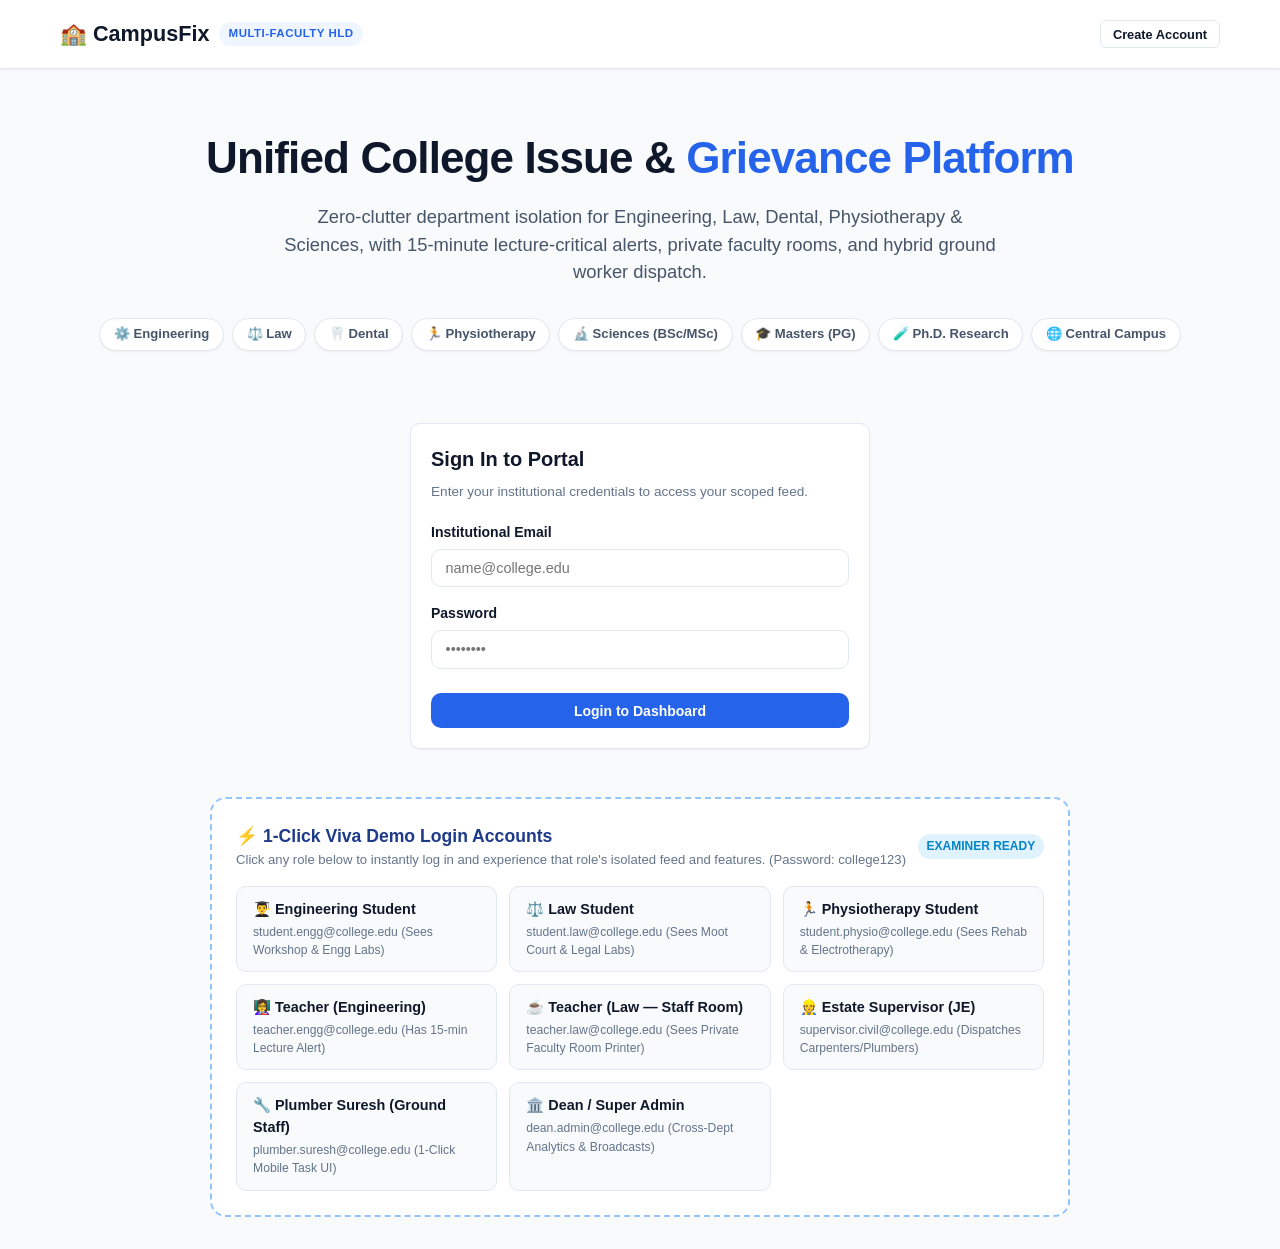
==== frontend/admin-dashboard.html @ 53b570e6 "Initial CampusFix project setup" ====
<!DOCTYPE html>
<html lang="en">
<head>
  <meta charset="UTF-8">
  <meta name="viewport" content="width=device-width, initial-scale=1.0">
  <title>Executive Administration — CampusFix</title>
  <link rel="stylesheet" href="css/style.css">
  <link rel="stylesheet" href="css/components.css">
  <link rel="stylesheet" href="css/dashboard.css">
  <style>
    .league-table {
      width: 100%;
      border-collapse: collapse;
      margin-top: 0.75rem;
    }
    .league-table th, .league-table td {
      padding: 0.75rem 1rem;
      border-bottom: 1px solid var(--border);
      text-align: left;
      font-size: 0.88rem;
    }
    .league-table th {
      background: #f8fafc;
      font-weight: 700;
      color: var(--text-muted);
      text-transform: uppercase;
      font-size: 0.75rem;
    }
  </style>
</head>
<body>

  <!-- Top Navigation -->
  <header class="navbar">
    <div class="container nav-wrapper">
      <a href="admin-dashboard.html" class="brand-logo">
        <span>🏫 CampusFix</span>
        <span class="brand-badge" style="background: #eff6ff; color: #1d4ed8;">Dean & Executive Admin</span>
      </a>

      <div class="nav-user">
        <div class="user-badge">
          <span id="navUserName">Dean H.S. Bawa</span>
          <span class="user-role-tag" id="navUserRole" style="background: #1e3a8a;">ADMIN</span>
        </div>
        <button id="logoutBtn" class="btn btn-outline btn-sm">Logout</button>
      </div>
    </div>
  </header>

  <main class="container" style="padding-top: 1.5rem; padding-bottom: 3rem;">
    <!-- Dashboard Header -->
    <div class="dashboard-header">
      <div>
        <h1 class="dashboard-title">University Executive Command Center</h1>
        <p class="dashboard-subtitle">
          Institutional health index, department resolution benchmarking, SLA compliance, and statutory audit exports.
        </p>
      </div>
      <div>
        <button class="btn btn-primary" onclick="openAuditModal()">
          📄 Export NAAC / UGC Audit Report
        </button>
      </div>
    </div>

    <!-- Executive KPI Grid -->
    <div class="kpi-grid">
      <div class="kpi-card">
        <span class="kpi-label">Total Campus Issues</span>
        <span class="kpi-value" id="kpiTotal">0</span>
      </div>
      <div class="kpi-card">
        <span class="kpi-label">Resolved Complaints</span>
        <span class="kpi-value" id="kpiResolved" style="color: #16a34a;">0</span>
      </div>
      <div class="kpi-card">
        <span class="kpi-label">Active Bottlenecks</span>
        <span class="kpi-value" id="kpiOpen" style="color: #dc2626;">0</span>
      </div>
      <div class="kpi-card">
        <span class="kpi-label">Resolution Rate</span>
        <span class="kpi-value" id="kpiRate" style="color: #2563eb;">0%</span>
      </div>
      <div class="kpi-card">
        <span class="kpi-label">SLA Breaches</span>
        <span class="kpi-value" id="kpiSla" style="color: #b91c1c;">0</span>
      </div>
      <div class="kpi-card">
        <span class="kpi-label">Active Critical Interruptions</span>
        <span class="kpi-value" id="kpiCritical" style="color: #ea580c;">0</span>
      </div>
    </div>

    <!-- Two Columns: League Table & Campus Broadcasts -->
    <div style="display: grid; grid-template-columns: 2fr 1.2fr; gap: 1.5rem; margin-top: 1.5rem;">
      <!-- Column 1: Department Benchmarking League Table -->
      <div class="card">
        <h3 style="font-size: 1.15rem; font-weight: 700; margin-bottom: 0.25rem;">
          🏆 Department Performance League Table
        </h3>
        <p style="font-size: 0.85rem; color: var(--text-muted); margin-bottom: 1rem;">
          Cross-faculty accountability comparing resolution speed and completion percentage.
        </p>

        <div style="overflow-x: auto;">
          <table class="league-table">
            <thead>
              <tr>
                <th>Academic Faculty</th>
                <th>Total</th>
                <th>Resolved</th>
                <th>Pending</th>
                <th>Completion Rate</th>
              </tr>
            </thead>
            <tbody id="deptLeagueTbody">
              <!-- Populated via admin.js -->
            </tbody>
          </table>
        </div>
      </div>

      <!-- Column 2: Campus Outage & Broadcast Manager -->
      <div class="card">
        <h3 style="font-size: 1.15rem; font-weight: 700; margin-bottom: 0.25rem;">
          📢 Outage & Maintenance Broadcasts
        </h3>
        <p style="font-size: 0.85rem; color: var(--text-muted); margin-bottom: 1rem;">
          Announce planned power cuts, water maintenance, or server upgrades campus-wide.
        </p>

        <form id="createBroadcastForm" style="margin-bottom: 1.5rem;">
          <div class="form-group">
            <label class="form-label">Notice Headline</label>
            <input type="text" id="bcTitle" class="form-control" placeholder="e.g. Server Maintenance tonight" required>
          </div>
          <div class="form-group">
            <label class="form-label">Announcement Details</label>
            <textarea id="bcMessage" class="form-control" rows="2" placeholder="Time and impacted campus block..." required></textarea>
          </div>
          <button type="submit" class="btn btn-sm btn-primary" style="width: 100%;">Publish Campus Broadcast</button>
        </form>

        <h4 style="font-size: 0.9rem; font-weight: 700; margin-bottom: 0.5rem; color: var(--text-main);">Active Campus Notices:</h4>
        <div id="broadcastListContainer">
          <!-- Populated via admin.js -->
        </div>
      </div>
    </div>
  </main>

  <!-- Statutory Audit Modal -->
  <div id="auditModal" class="modal-overlay">
    <div class="modal-box" style="border-top: 6px solid #1e3a8a;">
      <div class="modal-header">
        <h3 class="modal-title" style="color: #1e3a8a;">📄 Statutory Grievance Redressal Audit Report</h3>
        <button class="close-btn" onclick="closeAuditModal()">&times;</button>
      </div>

      <div style="background: #f8fafc; border: 1px solid var(--border); border-radius: var(--radius-md); padding: 1.25rem; font-size: 0.9rem;">
        <div style="margin-bottom: 0.6rem;">🏛️ <strong>Institution:</strong> <span id="auditInstitution"></span></div>
        <div style="margin-bottom: 0.6rem;">📅 <strong>Generated On:</strong> <span id="auditGenerated"></span></div>
        <hr style="border: none; border-top: 1px solid var(--border); margin: 0.75rem 0;">
        <div style="display: grid; grid-template-columns: 1fr 1fr; gap: 0.75rem; margin-bottom: 0.75rem;">
          <div>📥 <strong>Total Grievances:</strong> <span id="auditReceived"></span></div>
          <div>✅ <strong>Total Resolved:</strong> <span id="auditResolved"></span></div>
          <div>📊 <strong>Redressal Rate:</strong> <span id="auditRate" style="color: #16a34a; font-weight: 700;"></span></div>
          <div>🚨 <strong>Lecture Interventions:</strong> <span id="auditInterventions"></span></div>
        </div>
        <div style="background: #dcfce7; color: #166534; padding: 0.5rem 0.75rem; border-radius: var(--radius-sm); font-weight: 600; font-size: 0.82rem;">
          🛡️ Compliance Status: <span id="auditCompliance"></span>
        </div>
      </div>

      <div style="display: flex; gap: 0.75rem; justify-content: flex-end; margin-top: 1.25rem;">
        <button class="btn btn-outline" onclick="closeAuditModal()">Close Preview</button>
        <button class="btn btn-primary" onclick="window.print()">🖨️ Print / Save as PDF</button>
      </div>
    </div>
  </div>

  <script src="js/api.js"></script>
  <script src="js/auth.js"></script>
  <script src="js/admin.js"></script>
</body>
</html>
---- frontend/css/style.css ----
/* ========================================================
   CampusFix Design System — Core Styles & CSS Variables
   ======================================================== */
:root {
  --primary: #2563eb;
  --primary-hover: #1d4ed8;
  --primary-light: #eff6ff;
  --secondary: #475569;
  --success: #16a34a;
  --success-light: #f0fdf4;
  --warning: #d97706;
  --warning-light: #fffbeb;
  --danger: #dc2626;
  --danger-light: #fef2f2;
  --purple: #9333ea;
  --purple-light: #faf5ff;

  --bg-main: #f8fafc;
  --bg-card: #ffffff;
  --border: #e2e8f0;
  --border-focus: #3b82f6;

  --text-main: #0f172a;
  --text-muted: #64748b;
  --text-light: #94a3b8;

  --radius-sm: 6px;
  --radius-md: 10px;
  --radius-lg: 16px;
  --radius-full: 9999px;

  --shadow-sm: 0 1px 2px 0 rgb(0 0 0 / 0.05);
  --shadow-md: 0 4px 6px -1px rgb(0 0 0 / 0.1), 0 2px 4px -2px rgb(0 0 0 / 0.1);
  --shadow-lg: 0 10px 15px -3px rgb(0 0 0 / 0.1), 0 4px 6px -4px rgb(0 0 0 / 0.1);
}

* {
  box-sizing: border-box;
  margin: 0;
  padding: 0;
  font-family: -apple-system, BlinkMacSystemFont, "Segoe UI", Roboto, "Helvetica Neue", Arial, sans-serif;
}

body {
  background-color: var(--bg-main);
  color: var(--text-main);
  line-height: 1.5;
  min-height: 100vh;
}

/* Container */
.container {
  max-width: 1200px;
  margin: 0 auto;
  padding: 0 1.25rem;
}

/* Header / Navbar */
.navbar {
  background: #ffffff;
  border-bottom: 1px solid var(--border);
  position: sticky;
  top: 0;
  z-index: 50;
  box-shadow: var(--shadow-sm);
}

.nav-wrapper {
  display: flex;
  justify-content: space-between;
  align-items: center;
  height: 68px;
}

.brand-logo {
  display: flex;
  align-items: center;
  gap: 0.6rem;
  font-size: 1.35rem;
  font-weight: 700;
  color: var(--text-main);
  text-decoration: none;
}

.brand-badge {
  background: var(--primary-light);
  color: var(--primary);
  font-size: 0.72rem;
  padding: 0.2rem 0.6rem;
  border-radius: var(--radius-full);
  font-weight: 600;
  letter-spacing: 0.04em;
  text-transform: uppercase;
}

.nav-user {
  display: flex;
  align-items: center;
  gap: 1rem;
}

.user-badge {
  display: flex;
  align-items: center;
  gap: 0.5rem;
  background: var(--bg-main);
  padding: 0.4rem 0.8rem;
  border-radius: var(--radius-full);
  border: 1px solid var(--border);
  font-size: 0.875rem;
  font-weight: 500;
}

.user-role-tag {
  background: var(--primary);
  color: #fff;
  font-size: 0.7rem;
  padding: 0.15rem 0.5rem;
  border-radius: var(--radius-full);
  text-transform: uppercase;
  font-weight: 700;
}
---- frontend/css/components.css ----
/* ========================================================
   CampusFix UI Components — Buttons, Badges, Modals, Tabs
   ======================================================== */

/* Buttons */
.btn {
  display: inline-flex;
  align-items: center;
  justify-content: center;
  gap: 0.5rem;
  padding: 0.55rem 1.1rem;
  font-size: 0.875rem;
  font-weight: 600;
  border-radius: var(--radius-md);
  border: 1px solid transparent;
  cursor: pointer;
  transition: all 0.15s ease-in-out;
  text-decoration: none;
}

.btn-primary {
  background: var(--primary);
  color: #ffffff;
}
.btn-primary:hover {
  background: var(--primary-hover);
}

.btn-danger {
  background: var(--danger);
  color: #ffffff;
}
.btn-danger:hover {
  background: #b91c1c;
}

.btn-success {
  background: var(--success);
  color: #ffffff;
}
.btn-success:hover {
  background: #15803d;
}

.btn-outline {
  background: transparent;
  border-color: var(--border);
  color: var(--text-main);
}
.btn-outline:hover {
  background: var(--bg-main);
}

.btn-sm {
  padding: 0.35rem 0.75rem;
  font-size: 0.8rem;
  border-radius: var(--radius-sm);
}

.btn-lg {
  padding: 0.8rem 1.5rem;
  font-size: 1rem;
  border-radius: var(--radius-lg);
}

/* Badges & Tags */
.badge {
  display: inline-flex;
  align-items: center;
  padding: 0.2rem 0.55rem;
  border-radius: var(--radius-full);
  font-size: 0.75rem;
  font-weight: 600;
  text-transform: uppercase;
}

.badge-submitted { background: #f1f5f9; color: #475569; }
.badge-assigned { background: #e0f2fe; color: #0284c7; }
.badge-in_progress { background: #fef3c7; color: #d97706; }
.badge-resolved { background: #dcfce7; color: #16a34a; }
.badge-closed { background: #e2e8f0; color: #334155; }
.badge-reopened { background: #fee2e2; color: #dc2626; }

.badge-critical { background: var(--danger); color: #fff; font-weight: 700; }
.badge-lecture-critical {
  background: #dc2626;
  color: #ffffff;
  animation: pulse 1.5s infinite;
  box-shadow: 0 0 8px rgba(220, 38, 38, 0.4);
}

.badge-sla-breached {
  background: #fee2e2;
  color: #b91c1c;
  border: 1px solid #f87171;
  font-weight: 700;
}

@keyframes pulse {
  0% { transform: scale(1); }
  50% { transform: scale(1.04); }
  100% { transform: scale(1); }
}

/* Cards */
.card {
  background: var(--bg-card);
  border: 1px solid var(--border);
  border-radius: var(--radius-md);
  padding: 1.25rem;
  box-shadow: var(--shadow-sm);
  transition: transform 0.15s ease, box-shadow 0.15s ease;
}

.card:hover {
  box-shadow: var(--shadow-md);
}

/* Tabs */
.tabs-nav {
  display: flex;
  gap: 0.5rem;
  border-bottom: 2px solid var(--border);
  margin-bottom: 1.5rem;
}

.tab-btn {
  padding: 0.75rem 1.25rem;
  font-size: 0.95rem;
  font-weight: 600;
  color: var(--text-muted);
  background: transparent;
  border: none;
  border-bottom: 3px solid transparent;
  cursor: pointer;
  margin-bottom: -2px;
  display: flex;
  align-items: center;
  gap: 0.5rem;
}

.tab-btn.active {
  color: var(--primary);
  border-bottom-color: var(--primary);
}

/* Modal Dialog */
.modal-overlay {
  position: fixed;
  top: 0;
  left: 0;
  width: 100vw;
  height: 100vh;
  background: rgba(15, 23, 42, 0.6);
  display: none;
  justify-content: center;
  align-items: center;
  z-index: 100;
  padding: 1rem;
}

.modal-overlay.open {
  display: flex;
}

.modal-box {
  background: #ffffff;
  border-radius: var(--radius-lg);
  max-width: 580px;
  width: 100%;
  max-height: 90vh;
  overflow-y: auto;
  box-shadow: var(--shadow-lg);
  padding: 1.75rem;
}

.modal-header {
  display: flex;
  justify-content: space-between;
  align-items: center;
  margin-bottom: 1.25rem;
  border-bottom: 1px solid var(--border);
  padding-bottom: 0.75rem;
}

.modal-title {
  font-size: 1.25rem;
  font-weight: 700;
}

.close-btn {
  background: transparent;
  border: none;
  font-size: 1.5rem;
  cursor: pointer;
  color: var(--text-muted);
}

/* Form inputs */
.form-group {
  margin-bottom: 1rem;
}

.form-label {
  display: block;
  font-size: 0.875rem;
  font-weight: 600;
  color: var(--text-main);
  margin-bottom: 0.35rem;
}

.form-control {
  width: 100%;
  padding: 0.65rem 0.85rem;
  font-size: 0.9rem;
  border: 1px solid var(--border);
  border-radius: var(--radius-md);
  outline: none;
  background: #fff;
}

.form-control:focus {
  border-color: var(--border-focus);
  box-shadow: 0 0 0 3px rgba(59, 130, 246, 0.15);
}

.form-hint {
  font-size: 0.78rem;
  color: var(--text-muted);
  margin-top: 0.25rem;
}
---- frontend/css/dashboard.css ----
/* ========================================================
   CampusFix Dashboard & Feed Layout Styles
   ======================================================== */

.dashboard-header {
  padding: 1.75rem 0 1.25rem 0;
  display: flex;
  justify-content: space-between;
  align-items: center;
  flex-wrap: wrap;
  gap: 1rem;
}

.dashboard-title {
  font-size: 1.75rem;
  font-weight: 800;
  color: var(--text-main);
}

.dashboard-subtitle {
  font-size: 0.9rem;
  color: var(--text-muted);
}

/* Campus Broadcast Banner */
.broadcast-banner {
  background: linear-gradient(135deg, #1e3a8a, #3b82f6);
  color: #ffffff;
  padding: 1rem 1.25rem;
  border-radius: var(--radius-md);
  margin-bottom: 1.5rem;
  display: flex;
  align-items: center;
  gap: 1rem;
  box-shadow: var(--shadow-md);
}

.broadcast-icon {
  font-size: 1.75rem;
}

.broadcast-content h4 {
  font-size: 1rem;
  font-weight: 700;
  margin-bottom: 0.2rem;
}

.broadcast-content p {
  font-size: 0.85rem;
  opacity: 0.95;
}

/* KPI Metrics Grid */
.kpi-grid {
  display: grid;
  grid-template-columns: repeat(auto-fit, minmax(200px, 1fr));
  gap: 1rem;
  margin-bottom: 1.75rem;
}

.kpi-card {
  background: #ffffff;
  border: 1px solid var(--border);
  border-radius: var(--radius-md);
  padding: 1.1rem;
  display: flex;
  flex-direction: column;
}

.kpi-label {
  font-size: 0.8rem;
  font-weight: 600;
  color: var(--text-muted);
  text-transform: uppercase;
  letter-spacing: 0.03em;
}

.kpi-value {
  font-size: 2rem;
  font-weight: 800;
  color: var(--text-main);
  margin-top: 0.25rem;
}

/* Issues Feed */
.issues-feed {
  display: flex;
  flex-direction: column;
  gap: 1rem;
  margin-bottom: 2rem;
}

.issue-card {
  background: #ffffff;
  border: 1px solid var(--border);
  border-radius: var(--radius-md);
  padding: 1.25rem;
  display: flex;
  gap: 1.25rem;
  transition: all 0.2s ease;
  position: relative;
}

.issue-card:hover {
  border-color: #cbd5e1;
  box-shadow: var(--shadow-md);
}

.issue-card.lecture-critical-card {
  border-left: 5px solid #dc2626;
  background: #fffafa;
}

.issue-card.faculty-private-card {
  border-left: 5px solid #9333ea;
  background: #faf5ff;
}

/* Upvote Box */
.upvote-box {
  display: flex;
  flex-direction: column;
  align-items: center;
  justify-content: center;
  min-width: 58px;
  height: 64px;
  background: var(--bg-main);
  border: 1px solid var(--border);
  border-radius: var(--radius-md);
  cursor: pointer;
  transition: all 0.15s ease;
  user-select: none;
}

.upvote-box:hover {
  background: var(--primary-light);
  border-color: var(--primary);
  color: var(--primary);
}

.upvote-box.upvoted {
  background: var(--primary);
  border-color: var(--primary);
  color: #ffffff;
}

.upvote-arrow {
  font-size: 1.1rem;
  line-height: 1;
}

.upvote-count {
  font-size: 0.85rem;
  font-weight: 700;
  margin-top: 0.1rem;
}

/* Issue Main Body */
.issue-main {
  flex: 1;
}

.issue-header {
  display: flex;
  align-items: center;
  gap: 0.6rem;
  flex-wrap: wrap;
  margin-bottom: 0.4rem;
}

.issue-title {
  font-size: 1.1rem;
  font-weight: 700;
  color: var(--text-main);
  margin-bottom: 0.35rem;
}

.issue-description {
  font-size: 0.88rem;
  color: var(--secondary);
  margin-bottom: 0.75rem;
}

.issue-meta {
  display: flex;
  align-items: center;
  gap: 1.25rem;
  flex-wrap: wrap;
  font-size: 0.8rem;
  color: var(--text-muted);
}

.meta-item {
  display: flex;
  align-items: center;
  gap: 0.3rem;
}

/* Ground Staff Kanban View */
.kanban-board {
  display: grid;
  grid-template-columns: repeat(auto-fit, minmax(280px, 1fr));
  gap: 1.25rem;
  margin-top: 1rem;
}

.kanban-col {
  background: #f1f5f9;
  border-radius: var(--radius-md);
  padding: 1rem;
  min-height: 450px;
}

.kanban-header {
  display: flex;
  justify-content: space-between;
  align-items: center;
  font-weight: 700;
  margin-bottom: 1rem;
  padding-bottom: 0.5rem;
  border-bottom: 2px solid #e2e8f0;
}

/* Technician Big-Button 1-Click Mobile Task Card */
.tech-mobile-card {
  background: #ffffff;
  border-radius: var(--radius-lg);
  border: 2px solid var(--border);
  padding: 1.25rem;
  margin-bottom: 1rem;
  box-shadow: var(--shadow-md);
}

.tech-mobile-actions {
  display: flex;
  gap: 0.75rem;
  margin-top: 1rem;
}

.empty-state {
  text-align: center;
  padding: 3rem 1rem;
  color: var(--text-muted);
}
.empty-state-icon {
  font-size: 2.5rem;
  margin-bottom: 0.5rem;
}
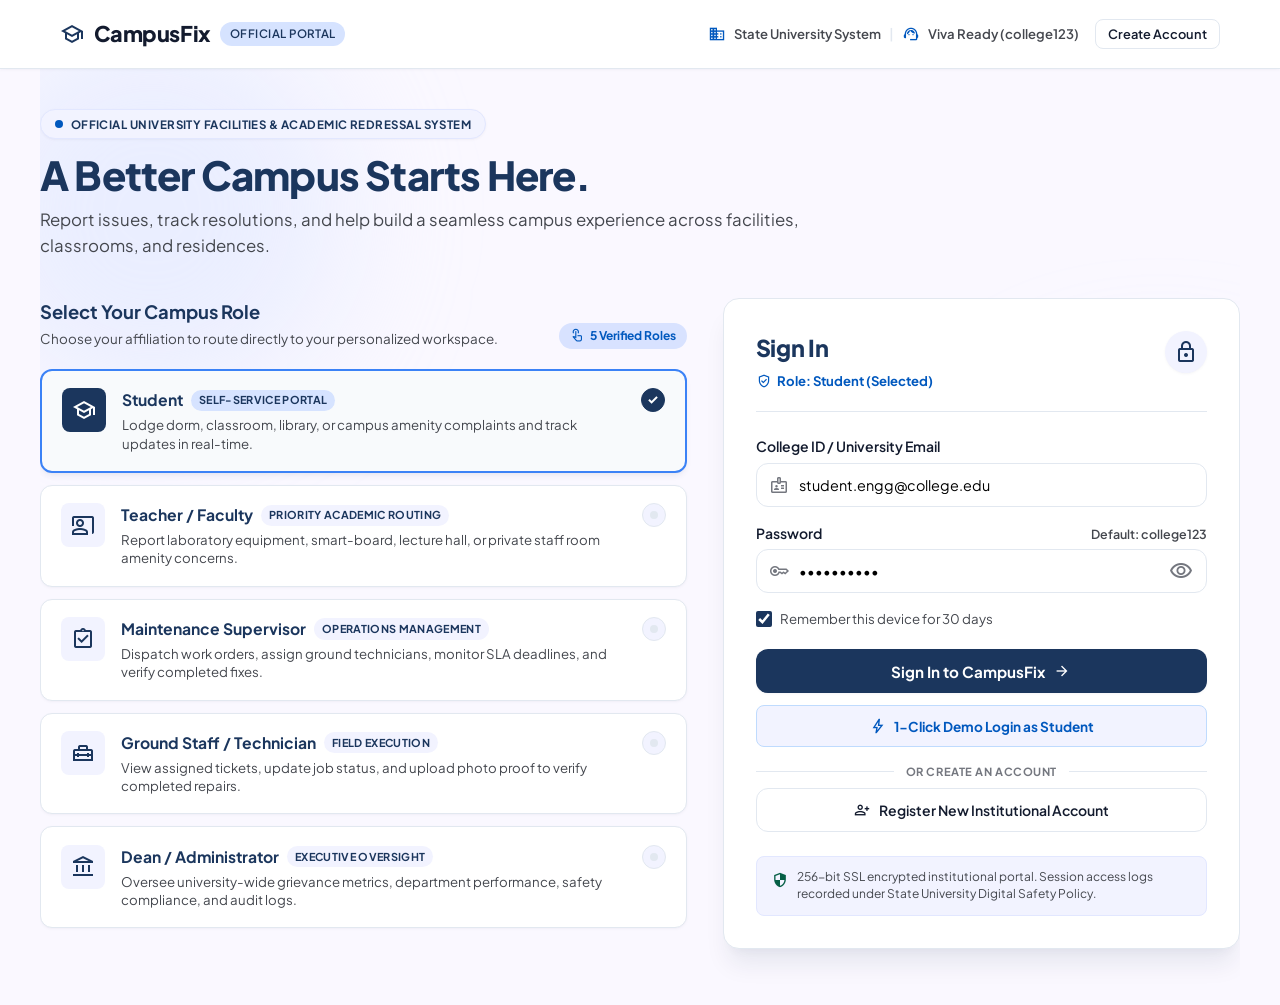
==== commit 3eee3db1: "feat: secure staff workflows and modernize dashboards" ====
--- a/frontend/admin-dashboard.html
+++ b/frontend/admin-dashboard.html
@@ -4,6 +4,38 @@
   <meta charset="UTF-8">
   <meta name="viewport" content="width=device-width, initial-scale=1.0">
   <title>Executive Administration — CampusFix</title>
+  <script>
+    (function () {
+      try {
+        var token = localStorage.getItem("campus_fix_token");
+        var userStr = localStorage.getItem("campus_fix_user");
+        var user = userStr ? JSON.parse(userStr) : null;
+        var allowedRoles = ["ADMIN", "HOD", "SUPERVISOR"];
+        if (!token || !user) {
+          window.location.replace("index.html");
+          return;
+        }
+        var role = (user.role || "").toUpperCase();
+        if (!allowedRoles.includes(role)) {
+          if (role === "STUDENT") {
+            window.location.replace("student-dashboard.html");
+          } else if (role === "TEACHER") {
+            window.location.replace("teacher-dashboard.html");
+          } else if (role === "TECHNICIAN") {
+            window.location.replace("technician-workboard.html");
+          } else {
+            window.location.replace("index.html");
+          }
+        }
+      } catch (e) {
+        window.location.replace("index.html");
+      }
+    })();
+  </script>
+  <!-- Google Fonts: Plus Jakarta Sans & Material Symbols Outlined -->
+  <link rel="preconnect" href="https://fonts.googleapis.com">
+  <link rel="preconnect" href="https://fonts.gstatic.com" crossorigin>
+  <link href="https://fonts.googleapis.com/css2?family=Plus+Jakarta+Sans:wght@400;500;600;700;800&family=Material+Symbols+Outlined:opsz,wght,FILL,GRAD@20..48,100..700,0..1,-50..200&display=swap" rel="stylesheet">
   <link rel="stylesheet" href="css/style.css">
   <link rel="stylesheet" href="css/components.css">
   <link rel="stylesheet" href="css/dashboard.css">
@@ -14,172 +46,390 @@
       margin-top: 0.75rem;
     }
     .league-table th, .league-table td {
-      padding: 0.75rem 1rem;
+      padding: 0.85rem 1rem;
       border-bottom: 1px solid var(--border);
       text-align: left;
       font-size: 0.88rem;
     }
     .league-table th {
-      background: #f8fafc;
+      background: var(--surface-low);
       font-weight: 700;
-      color: var(--text-muted);
+      color: var(--secondary);
       text-transform: uppercase;
-      font-size: 0.75rem;
+      font-size: 0.72rem;
+      letter-spacing: 0.05em;
+    }
+    .league-table tr:hover td {
+      background: rgba(241, 245, 249, 0.6);
+    }
+    .admin-kpi-grid {
+      display: grid;
+      grid-template-columns: repeat(6, 1fr);
+      gap: 1rem;
+      margin-bottom: 1.75rem;
+    }
+    @media (max-width: 1200px) {
+      .admin-kpi-grid {
+        grid-template-columns: repeat(3, 1fr);
+      }
+    }
+    @media (max-width: 768px) {
+      .admin-kpi-grid {
+        grid-template-columns: repeat(2, 1fr);
+      }
+    }
+    @media (max-width: 480px) {
+      .admin-kpi-grid {
+        grid-template-columns: 1fr;
+      }
+    }
+    .admin-layout-grid {
+      display: grid;
+      grid-template-columns: 1.8fr 1.2fr;
+      gap: 1.5rem;
+    }
+    @media (max-width: 960px) {
+      .admin-layout-grid {
+        grid-template-columns: 1fr;
+      }
     }
   </style>
 </head>
-<body>
-
-  <!-- Top Navigation -->
-  <header class="navbar">
-    <div class="container nav-wrapper">
-      <a href="admin-dashboard.html" class="brand-logo">
-        <span>🏫 CampusFix</span>
-        <span class="brand-badge" style="background: #eff6ff; color: #1d4ed8;">Dean & Executive Admin</span>
+<body style="background: var(--bg-main); min-height: 100vh; display: flex; flex-direction: column;">
+
+  <!-- Sticky Top Navigation (Stitch Civic Collegiate Style) -->
+  <header class="stitch-navbar">
+    <div class="stitch-nav-inner">
+      <!-- Brand Logo -->
+      <a href="admin-dashboard.html" class="stitch-nav-brand">
+        <div class="stitch-brand-icon" style="background: #1e3a8a;">
+          <span class="material-symbols-outlined" style="font-size: 22px;">admin_panel_settings</span>
+        </div>
+        <div class="stitch-brand-text">
+          <span class="stitch-brand-title">CampusFix</span>
+          <span class="stitch-brand-subtitle" style="color: #1e3a8a;">Dean & Executive Admin</span>
+        </div>
       </a>
 
-      <div class="nav-user">
-        <div class="user-badge">
-          <span id="navUserName">Dean H.S. Bawa</span>
-          <span class="user-role-tag" id="navUserRole" style="background: #1e3a8a;">ADMIN</span>
-        </div>
-        <button id="logoutBtn" class="btn btn-outline btn-sm">Logout</button>
+      <!-- Navigation Tabs (Stitch Style) -->
+      <nav class="stitch-nav-links" id="adminNavTabs">
+        <button class="stitch-nav-link active" id="tabOverview" type="button">
+          <span class="material-symbols-outlined" style="font-size: 18px;">analytics</span>
+          <span>Institutional Command</span>
+        </button>
+        <button class="stitch-nav-link" id="tabLeague" type="button">
+          <span class="material-symbols-outlined" style="font-size: 18px;">leaderboard</span>
+          <span>Faculty League</span>
+        </button>
+        <button class="stitch-nav-link" id="tabBroadcastsNav" type="button">
+          <span class="material-symbols-outlined" style="font-size: 18px;">campaign</span>
+          <span>Outage Bulletins</span>
+        </button>
+      </nav>
+
+      <!-- Right Utility Actions -->
+      <div class="stitch-nav-actions">
+        <!-- Live Status Pill -->
+        <div class="live-badge" style="background: #ecfdf5; color: #047857; padding: 0.35rem 0.75rem; border-radius: var(--radius-full); border: 1px solid #a7f3d0;">
+          <span class="live-dot"></span>
+          <span style="font-size: 0.75rem; font-weight: 700;">LIVE GOVERNANCE</span>
+        </div>
+
+        <div style="height: 24px; width: 1px; background: var(--border);"></div>
+
+        <!-- Executive User Pill -->
+        <div class="stitch-nav-user">
+          <div class="stitch-user-info">
+            <span class="stitch-user-name" id="navUserName">Dean H.S. Bawa</span>
+            <span class="stitch-user-dept" id="navUserDept">Executive Administration</span>
+            <span id="navUserRole" class="badge" style="display: none;">ADMIN</span>
+          </div>
+          <div class="stitch-user-avatar" style="background: #1e3a8a;">
+            <span class="material-symbols-outlined" style="font-size: 18px;">shield_person</span>
+          </div>
+        </div>
+
+        <!-- Logout Button -->
+        <button id="logoutBtn" class="btn btn-outline btn-sm" title="Log out of session">
+          <span class="material-symbols-outlined" style="font-size: 16px;">logout</span>
+          <span style="font-size: 0.8rem;">Logout</span>
+        </button>
       </div>
     </div>
   </header>
 
-  <main class="container" style="padding-top: 1.5rem; padding-bottom: 3rem;">
+  <main class="container" style="max-width: 1280px; margin: 0 auto; padding: 1.5rem 1.5rem 3rem 1.5rem; flex: 1;">
     <!-- Dashboard Header -->
-    <div class="dashboard-header">
+    <div class="stitch-welcome-row" style="margin-bottom: 1.5rem;">
+      <div class="stitch-welcome-content">
+        <div class="stitch-welcome-badges">
+          <span class="term-badge" style="background: #dbeafe; color: #1e40af;">CENTRAL GOVERNANCE CELL</span>
+          <span class="live-badge">
+            <span class="live-dot"></span>
+            <span>Real-Time SLA Engine Active</span>
+          </span>
+        </div>
+        <h1 class="stitch-welcome-title">University Executive Command Center</h1>
+        <p class="stitch-welcome-desc">
+          Institutional health index, department resolution benchmarking, statutory SLA compliance tracking, and one-click NAAC/UGC audit exports.
+        </p>
+      </div>
       <div>
-        <h1 class="dashboard-title">University Executive Command Center</h1>
-        <p class="dashboard-subtitle">
-          Institutional health index, department resolution benchmarking, SLA compliance, and statutory audit exports.
-        </p>
-      </div>
-      <div>
-        <button class="btn btn-primary" onclick="openAuditModal()">
-          📄 Export NAAC / UGC Audit Report
+        <button class="stitch-btn-primary" onclick="openAuditModal()" id="exportAuditBtn" type="button">
+          <span class="material-symbols-outlined" style="font-size: 20px;">description</span>
+          <span>Export NAAC / UGC Audit Report</span>
         </button>
       </div>
     </div>
 
-    <!-- Executive KPI Grid -->
-    <div class="kpi-grid">
-      <div class="kpi-card">
-        <span class="kpi-label">Total Campus Issues</span>
-        <span class="kpi-value" id="kpiTotal">0</span>
-      </div>
-      <div class="kpi-card">
-        <span class="kpi-label">Resolved Complaints</span>
-        <span class="kpi-value" id="kpiResolved" style="color: #16a34a;">0</span>
-      </div>
-      <div class="kpi-card">
-        <span class="kpi-label">Active Bottlenecks</span>
-        <span class="kpi-value" id="kpiOpen" style="color: #dc2626;">0</span>
-      </div>
-      <div class="kpi-card">
-        <span class="kpi-label">Resolution Rate</span>
-        <span class="kpi-value" id="kpiRate" style="color: #2563eb;">0%</span>
-      </div>
-      <div class="kpi-card">
-        <span class="kpi-label">SLA Breaches</span>
-        <span class="kpi-value" id="kpiSla" style="color: #b91c1c;">0</span>
-      </div>
-      <div class="kpi-card">
-        <span class="kpi-label">Active Critical Interruptions</span>
-        <span class="kpi-value" id="kpiCritical" style="color: #ea580c;">0</span>
+    <!-- Executive KPI Grid (6 Metrics) -->
+    <div class="admin-kpi-grid">
+      <!-- 1. Total Issues -->
+      <div class="stitch-kpi-card">
+        <div class="kpi-card-top">
+          <div>
+            <span class="kpi-card-label">Total Grievances</span>
+            <div class="kpi-card-number" id="kpiTotal">0</div>
+          </div>
+          <div class="kpi-card-icon navy">
+            <span class="material-symbols-outlined">receipt_long</span>
+          </div>
+        </div>
+        <div class="kpi-card-bottom">
+          <span>Registered Lifetime</span>
+          <span class="kpi-status-tag active">Campus Wide</span>
+        </div>
+      </div>
+
+      <!-- 2. Resolved Complaints -->
+      <div class="stitch-kpi-card">
+        <div class="kpi-card-top">
+          <div>
+            <span class="kpi-card-label">Resolved & Closed</span>
+            <div class="kpi-card-number green" id="kpiResolved">0</div>
+          </div>
+          <div class="kpi-card-icon green">
+            <span class="material-symbols-outlined">check_circle</span>
+          </div>
+        </div>
+        <div class="kpi-card-bottom">
+          <span>Signed Off</span>
+          <span class="kpi-status-tag success">Verified</span>
+        </div>
+      </div>
+
+      <!-- 3. Active Open Bottlenecks -->
+      <div class="stitch-kpi-card">
+        <div class="kpi-card-top">
+          <div>
+            <span class="kpi-card-label">Active Bottlenecks</span>
+            <div class="kpi-card-number" id="kpiOpen" style="color: #ea580c;">0</div>
+          </div>
+          <div class="kpi-card-icon" style="background: #ffedd5; color: #c2410c;">
+            <span class="material-symbols-outlined">hourglass_top</span>
+          </div>
+        </div>
+        <div class="kpi-card-bottom">
+          <span>In Progress / Awaiting</span>
+          <span class="kpi-status-tag" style="background: #fed7aa; color: #9a3412;">Open Queue</span>
+        </div>
+      </div>
+
+      <!-- 4. Resolution Rate -->
+      <div class="stitch-kpi-card">
+        <div class="kpi-card-top">
+          <div>
+            <span class="kpi-card-label">Redressal Rate</span>
+            <div class="kpi-card-number blue" id="kpiRate">0%</div>
+          </div>
+          <div class="kpi-card-icon blue">
+            <span class="material-symbols-outlined">trending_up</span>
+          </div>
+        </div>
+        <div class="kpi-card-bottom">
+          <span>Efficiency Index</span>
+          <span class="kpi-status-tag active">Target &gt;90%</span>
+        </div>
+      </div>
+
+      <!-- 5. SLA Breaches -->
+      <div class="stitch-kpi-card">
+        <div class="kpi-card-top">
+          <div>
+            <span class="kpi-card-label">SLA Overdue</span>
+            <div class="kpi-card-number" id="kpiSla" style="color: #dc2626;">0</div>
+          </div>
+          <div class="kpi-card-icon" style="background: #fee2e2; color: #b91c1c;">
+            <span class="material-symbols-outlined">warning</span>
+          </div>
+        </div>
+        <div class="kpi-card-bottom">
+          <span>Overdue SLA Windows</span>
+          <span class="kpi-status-tag" style="background: #fecaca; color: #991b1b;">Action Needed</span>
+        </div>
+      </div>
+
+      <!-- 6. Active Critical Interruptions -->
+      <div class="stitch-kpi-card">
+        <div class="kpi-card-top">
+          <div>
+            <span class="kpi-card-label">Lecture-Critical</span>
+            <div class="kpi-card-number" id="kpiCritical" style="color: #7c3aed;">0</div>
+          </div>
+          <div class="kpi-card-icon purple">
+            <span class="material-symbols-outlined">emergency</span>
+          </div>
+        </div>
+        <div class="kpi-card-bottom">
+          <span>15-Minute Response</span>
+          <span class="kpi-status-tag" style="background: #ede9fe; color: #6d28d9;">Urgent Dispatch</span>
+        </div>
       </div>
     </div>
 
-    <!-- Two Columns: League Table & Campus Broadcasts -->
-    <div style="display: grid; grid-template-columns: 2fr 1.2fr; gap: 1.5rem; margin-top: 1.5rem;">
+    <!-- Two-Column Grid: League Table & Campus Broadcasts -->
+    <div class="admin-layout-grid">
       <!-- Column 1: Department Benchmarking League Table -->
-      <div class="card">
-        <h3 style="font-size: 1.15rem; font-weight: 700; margin-bottom: 0.25rem;">
-          🏆 Department Performance League Table
-        </h3>
-        <p style="font-size: 0.85rem; color: var(--text-muted); margin-bottom: 1rem;">
-          Cross-faculty accountability comparing resolution speed and completion percentage.
-        </p>
-
-        <div style="overflow-x: auto;">
+      <div class="stitch-kpi-card" style="padding: 1.5rem; justify-content: flex-start;">
+        <div style="display: flex; justify-content: space-between; align-items: center; flex-wrap: wrap; gap: 0.75rem; margin-bottom: 0.5rem;">
+          <div>
+            <h3 style="font-size: 1.15rem; font-weight: 800; color: var(--primary); margin: 0; display: flex; align-items: center; gap: 0.5rem;">
+              <span class="material-symbols-outlined" style="color: #f59e0b;">emoji_events</span>
+              <span>Academic Department Resolution League</span>
+            </h3>
+            <p style="font-size: 0.85rem; color: var(--secondary); margin: 0.25rem 0 0 0;">
+              Cross-faculty accountability comparing repair speed and resolution completion rates.
+            </p>
+          </div>
+        </div>
+
+        <!-- Search Bar for Departments -->
+        <div class="stitch-search-input-wrapper" style="margin: 0.75rem 0 1rem 0;">
+          <span class="material-symbols-outlined stitch-search-icon">search</span>
+          <input type="text" id="deptSearchInput" class="stitch-search-input" placeholder="Filter departments by name or faculty code (e.g. CSE, Mechanical)...">
+        </div>
+
+        <div style="overflow-x: auto; border: 1px solid var(--border); border-radius: var(--radius-md);">
           <table class="league-table">
             <thead>
               <tr>
-                <th>Academic Faculty</th>
-                <th>Total</th>
-                <th>Resolved</th>
-                <th>Pending</th>
-                <th>Completion Rate</th>
+                <th>Academic Department</th>
+                <th style="text-align: center;">Total</th>
+                <th style="text-align: center;">Resolved</th>
+                <th style="text-align: center;">Open</th>
+                <th>Resolution Efficiency</th>
               </tr>
             </thead>
             <tbody id="deptLeagueTbody">
-              <!-- Populated via admin.js -->
+              <tr>
+                <td colspan="5" style="text-align: center; padding: 2rem; color: var(--secondary);">
+                  Loading department league data...
+                </td>
+              </tr>
             </tbody>
           </table>
         </div>
       </div>
 
       <!-- Column 2: Campus Outage & Broadcast Manager -->
-      <div class="card">
-        <h3 style="font-size: 1.15rem; font-weight: 700; margin-bottom: 0.25rem;">
-          📢 Outage & Maintenance Broadcasts
-        </h3>
-        <p style="font-size: 0.85rem; color: var(--text-muted); margin-bottom: 1rem;">
-          Announce planned power cuts, water maintenance, or server upgrades campus-wide.
-        </p>
-
-        <form id="createBroadcastForm" style="margin-bottom: 1.5rem;">
-          <div class="form-group">
-            <label class="form-label">Notice Headline</label>
-            <input type="text" id="bcTitle" class="form-control" placeholder="e.g. Server Maintenance tonight" required>
-          </div>
-          <div class="form-group">
-            <label class="form-label">Announcement Details</label>
-            <textarea id="bcMessage" class="form-control" rows="2" placeholder="Time and impacted campus block..." required></textarea>
-          </div>
-          <button type="submit" class="btn btn-sm btn-primary" style="width: 100%;">Publish Campus Broadcast</button>
+      <div class="stitch-kpi-card" style="padding: 1.5rem; justify-content: flex-start;">
+        <div style="margin-bottom: 1rem;">
+          <h3 style="font-size: 1.15rem; font-weight: 800; color: var(--primary); margin: 0; display: flex; align-items: center; gap: 0.5rem;">
+            <span class="material-symbols-outlined" style="color: var(--accent-blue);">campaign</span>
+            <span>Outage & Maintenance Bulletins</span>
+          </h3>
+          <p style="font-size: 0.85rem; color: var(--secondary); margin: 0.25rem 0 0 0;">
+            Publish campus-wide alerts for planned outages, electrical servicing, or emergency repairs.
+          </p>
+        </div>
+
+        <!-- Create Broadcast Form -->
+        <form id="createBroadcastForm" style="background: var(--surface-low); padding: 1.1rem; border-radius: var(--radius-md); border: 1px solid var(--border); margin-bottom: 1.25rem;">
+          <div class="form-group" style="margin-bottom: 0.75rem;">
+            <label class="form-label" for="bcTitle" style="font-size: 0.8rem; font-weight: 700;">Bulletin Headline</label>
+            <input type="text" id="bcTitle" class="form-control" placeholder="e.g. Scheduled power cut in Block B tomorrow" required style="font-size: 0.88rem;">
+          </div>
+          <div class="form-group" style="margin-bottom: 0.85rem;">
+            <label class="form-label" for="bcMessage" style="font-size: 0.8rem; font-weight: 700;">Announcement Details</label>
+            <textarea id="bcMessage" class="form-control" rows="2" placeholder="Specify affected blocks, timings, and backup facilities..." required style="font-size: 0.88rem;"></textarea>
+          </div>
+          <button type="submit" id="submitBroadcastBtn" class="stitch-btn-primary" style="width: 100%; justify-content: center; padding: 0.65rem 1rem; font-size: 0.88rem;">
+            <span class="material-symbols-outlined" style="font-size: 18px;">send</span>
+            <span>Publish Campus Bulletin</span>
+          </button>
         </form>
 
-        <h4 style="font-size: 0.9rem; font-weight: 700; margin-bottom: 0.5rem; color: var(--text-main);">Active Campus Notices:</h4>
-        <div id="broadcastListContainer">
-          <!-- Populated via admin.js -->
+        <!-- Active Bulletins List -->
+        <div style="display: flex; align-items: center; justify-content: space-between; margin-bottom: 0.5rem;">
+          <h4 style="font-size: 0.88rem; font-weight: 700; color: var(--text-main); margin: 0;">Active Campus Notices</h4>
+          <span style="font-size: 0.72rem; color: var(--secondary); font-weight: 600;">Visible to All Portals</span>
+        </div>
+        <div id="broadcastListContainer" style="max-height: 280px; overflow-y: auto; padding-right: 0.25rem;">
+          <div style="color: var(--secondary); font-size: 0.85rem; text-align: center; padding: 1rem;">Loading bulletins...</div>
         </div>
       </div>
     </div>
   </main>
 
-  <!-- Statutory Audit Modal -->
-  <div id="auditModal" class="modal-overlay">
-    <div class="modal-box" style="border-top: 6px solid #1e3a8a;">
+  <!-- Statutory Audit Modal (Stitch Modern Modal) -->
+  <div id="auditModal" class="modal-overlay" role="dialog" aria-modal="true" aria-labelledby="auditModalTitle">
+    <div class="modal-box" style="border-top: 6px solid #1e3a8a; max-width: 640px;">
       <div class="modal-header">
-        <h3 class="modal-title" style="color: #1e3a8a;">📄 Statutory Grievance Redressal Audit Report</h3>
-        <button class="close-btn" onclick="closeAuditModal()">&times;</button>
-      </div>
-
-      <div style="background: #f8fafc; border: 1px solid var(--border); border-radius: var(--radius-md); padding: 1.25rem; font-size: 0.9rem;">
-        <div style="margin-bottom: 0.6rem;">🏛️ <strong>Institution:</strong> <span id="auditInstitution"></span></div>
-        <div style="margin-bottom: 0.6rem;">📅 <strong>Generated On:</strong> <span id="auditGenerated"></span></div>
+        <h3 class="modal-title" id="auditModalTitle" style="color: #1e3a8a; display: flex; align-items: center; gap: 0.5rem;">
+          <span class="material-symbols-outlined" style="font-size: 22px;">verified</span>
+          <span>Statutory Grievance Redressal Audit Report</span>
+        </h3>
+        <button class="close-btn" onclick="closeAuditModal()" type="button" aria-label="Close modal">&times;</button>
+      </div>
+
+      <div style="background: var(--surface-low); border: 1px solid var(--border); border-radius: var(--radius-md); padding: 1.25rem; font-size: 0.88rem; margin: 1rem 0;">
+        <div style="margin-bottom: 0.5rem; display: flex; align-items: center; gap: 0.5rem;">
+          <span class="material-symbols-outlined" style="font-size: 18px; color: var(--secondary);">account_balance</span>
+          <strong>Institution:</strong> <span id="auditInstitution"></span>
+        </div>
+        <div style="margin-bottom: 0.75rem; display: flex; align-items: center; gap: 0.5rem;">
+          <span class="material-symbols-outlined" style="font-size: 18px; color: var(--secondary);">calendar_today</span>
+          <strong>Generated On:</strong> <span id="auditGenerated"></span>
+        </div>
         <hr style="border: none; border-top: 1px solid var(--border); margin: 0.75rem 0;">
-        <div style="display: grid; grid-template-columns: 1fr 1fr; gap: 0.75rem; margin-bottom: 0.75rem;">
-          <div>📥 <strong>Total Grievances:</strong> <span id="auditReceived"></span></div>
-          <div>✅ <strong>Total Resolved:</strong> <span id="auditResolved"></span></div>
-          <div>📊 <strong>Redressal Rate:</strong> <span id="auditRate" style="color: #16a34a; font-weight: 700;"></span></div>
-          <div>🚨 <strong>Lecture Interventions:</strong> <span id="auditInterventions"></span></div>
-        </div>
-        <div style="background: #dcfce7; color: #166534; padding: 0.5rem 0.75rem; border-radius: var(--radius-sm); font-weight: 600; font-size: 0.82rem;">
-          🛡️ Compliance Status: <span id="auditCompliance"></span>
+        <div style="display: grid; grid-template-columns: 1fr 1fr; gap: 1rem; margin-bottom: 1rem;">
+          <div style="background: #ffffff; padding: 0.75rem; border-radius: var(--radius-sm); border: 1px solid var(--border);">
+            <div style="font-size: 0.72rem; color: var(--secondary); text-transform: uppercase; font-weight: 700;">Total Grievances</div>
+            <div id="auditReceived" style="font-size: 1.5rem; font-weight: 800; color: var(--primary);">0</div>
+          </div>
+          <div style="background: #ffffff; padding: 0.75rem; border-radius: var(--radius-sm); border: 1px solid var(--border);">
+            <div style="font-size: 0.72rem; color: var(--secondary); text-transform: uppercase; font-weight: 700;">Resolved Complaints</div>
+            <div id="auditResolved" style="font-size: 1.5rem; font-weight: 800; color: var(--success);">0</div>
+          </div>
+          <div style="background: #ffffff; padding: 0.75rem; border-radius: var(--radius-sm); border: 1px solid var(--border);">
+            <div style="font-size: 0.72rem; color: var(--secondary); text-transform: uppercase; font-weight: 700;">Resolution Percentage</div>
+            <div id="auditRate" style="font-size: 1.5rem; font-weight: 800; color: var(--accent-blue);">0%</div>
+          </div>
+          <div style="background: #ffffff; padding: 0.75rem; border-radius: var(--radius-sm); border: 1px solid var(--border);">
+            <div style="font-size: 0.72rem; color: var(--secondary); text-transform: uppercase; font-weight: 700;">Lecture Interventions</div>
+            <div id="auditInterventions" style="font-size: 1.5rem; font-weight: 800; color: #7c3aed;">0</div>
+          </div>
+        </div>
+        <div style="background: #dcfce7; color: #166534; padding: 0.65rem 0.85rem; border-radius: var(--radius-sm); font-weight: 700; font-size: 0.82rem; display: flex; align-items: center; gap: 0.5rem;">
+          <span class="material-symbols-outlined" style="font-size: 18px;">security</span>
+          <span>Compliance Status: <span id="auditCompliance"></span></span>
         </div>
       </div>
 
       <div style="display: flex; gap: 0.75rem; justify-content: flex-end; margin-top: 1.25rem;">
-        <button class="btn btn-outline" onclick="closeAuditModal()">Close Preview</button>
-        <button class="btn btn-primary" onclick="window.print()">🖨️ Print / Save as PDF</button>
+        <button class="btn btn-outline" onclick="closeAuditModal()" type="button">Close Preview</button>
+        <button class="btn btn-primary" onclick="window.print()" type="button" style="display: flex; align-items: center; gap: 0.4rem;">
+          <span class="material-symbols-outlined" style="font-size: 18px;">print</span>
+          <span>Print / Save as PDF</span>
+        </button>
       </div>
     </div>
   </div>
 
+  <!-- Toast Notification Container -->
+  <div id="toastContainer" class="stitch-toast-container" aria-live="polite" aria-atomic="true"></div>
+
+  <!-- Scripts -->
   <script src="js/api.js"></script>
   <script src="js/auth.js"></script>
   <script src="js/admin.js"></script>
--- a/frontend/css/style.css
+++ b/frontend/css/style.css
@@ -1,44 +1,98 @@
 /* ========================================================
    CampusFix Design System — Core Styles & CSS Variables
+   Aligned with the Stitch "Civic Collegiate" design system.
    ======================================================== */
+
+/* ── Google Font: Plus Jakarta Sans ─────────────────────── */
+@import url('https://fonts.googleapis.com/css2?family=Plus+Jakarta+Sans:wght@400;500;600;700;800&display=swap');
+
 :root {
-  --primary: #2563eb;
-  --primary-hover: #1d4ed8;
-  --primary-light: #eff6ff;
-  --secondary: #475569;
-  --success: #16a34a;
-  --success-light: #f0fdf4;
-  --warning: #d97706;
-  --warning-light: #fffbeb;
-  --danger: #dc2626;
-  --danger-light: #fef2f2;
-  --purple: #9333ea;
-  --purple-light: #faf5ff;
+  /* ── Brand colors (Stitch Civic Collegiate palette) ──── */
 
-  --bg-main: #f8fafc;
-  --bg-card: #ffffff;
-  --border: #e2e8f0;
-  --border-focus: #3b82f6;
+  /* Primary: deep institutional navy */
+  --primary:        #1b365d;   /* Stitch primary-container / DESIGN.md "Primary Navy" */
+  --primary-hover:  #0f2042;   /* DESIGN.md: "Hover shifts to #0F2042" */
+  --primary-light:  #d6e3ff;   /* Stitch primary-fixed — tinted surface for badges/bg */
+  --primary-dim:    #aec7f7;   /* Stitch primary-fixed-dim — lighter tint / inverse */
 
-  --text-main: #0f172a;
-  --text-muted: #64748b;
-  --text-light: #94a3b8;
+  /* Secondary / supporting text (Muted Slate — Stitch on-surface-variant) */
+  --secondary:       #44474e;  /* Stitch on-surface-variant for body subtext & descriptions */
+  --secondary-hover: #131b2e;  /* Hover state for muted text / on-surface */
+  --secondary-light: #f2f3ff;  /* Stitch surface-container-low */
 
-  --radius-sm: 6px;
-  --radius-md: 10px;
-  --radius-lg: 16px;
-  --radius-full: 9999px;
+  /* Interactive action blue (Stitch secondary / action accent) */
+  --accent-blue:       #0058be;  /* Stitch secondary (Action Blue) */
+  --accent-blue-hover: #004395;  /* Stitch on-secondary-fixed-variant */
+  --accent-blue-light: #d8e2ff;  /* Stitch secondary-fixed */
 
-  --shadow-sm: 0 1px 2px 0 rgb(0 0 0 / 0.05);
-  --shadow-md: 0 4px 6px -1px rgb(0 0 0 / 0.1), 0 2px 4px -2px rgb(0 0 0 / 0.1);
-  --shadow-lg: 0 10px 15px -3px rgb(0 0 0 / 0.1), 0 4px 6px -4px rgb(0 0 0 / 0.1);
+  /* Status — Stitch status hierarchy */
+  --success:        #065f46;   /* Resolved: on-tertiary-container (WCAG AA on white) */
+  --success-bg:     #ecfdf5;   /* Resolved background */
+  --success-light:  #f0fdf4;   /* Compat alias — resolved row bg (kept for existing JS) */
+
+  --warning:        #92400e;   /* In-Progress text */
+  --warning-bg:     #fffbeb;   /* In-Progress background */
+  --warning-light:  #fffbeb;   /* Compat alias */
+
+  --danger:         #ba1a1a;   /* Stitch error */
+  --danger-hover:   #93000a;   /* Stitch on-error-container */
+  --danger-light:   #ffdad6;   /* Stitch error-container */
+
+  /* Faculty-room / purple accent (kept for existing components) */
+  --purple:         #6b21a8;
+  --purple-light:   #faf5ff;
+
+  /* ── Surfaces & backgrounds ──────────────────────────── */
+  --bg-main:   #faf8ff;  /* Stitch background/surface — warm-white with violet tint */
+  --bg-card:   #ffffff;  /* Stitch surface-container-lowest — card white */
+  --bg-subtle: #f2f3ff;  /* Stitch surface-container-low — hover rows, sub-panels */
+
+  /* ── Borders ─────────────────────────────────────────── */
+  --border:        #e2e8f0;  /* Stitch Structural Lines (#E2E8F0) micro-border */
+  --border-subtle: #e2e7ff;  /* Stitch surface-container-high — dividers inside cards */
+  --border-focus:  #3b82f6;  /* Action & Focus Blue — unchanged per DESIGN.md spec */
+
+  /* ── Typography ──────────────────────────────────────── */
+  --font-sans:    'Plus Jakarta Sans', -apple-system, BlinkMacSystemFont,
+                  'Segoe UI', Roboto, 'Helvetica Neue', Arial, sans-serif;
+
+  --text-main:    #131b2e;   /* Stitch on-surface */
+  --text-muted:   #44474e;   /* Stitch on-surface-variant */
+  --text-light:   #74777f;   /* Stitch outline — lightest readable text */
+  --text-inverse: #eef0ff;   /* Stitch inverse-on-surface — text on dark bg */
+
+  /* ── Border radius (Stitch rounded scale) ────────────── */
+  --radius-xs:   4px;      /* Stitch rounded.sm (0.25rem) — tiny chips, dots */
+  --radius-sm:   8px;      /* Stitch rounded.DEFAULT (0.5rem) — buttons, inputs, badges */
+  --radius-md:   12px;     /* Stitch rounded.md (0.75rem) — cards, form panels */
+  --radius-lg:   16px;     /* Stitch rounded.xl (1rem) — modals, drawers */
+  --radius-full: 9999px;   /* Pill badges, avatars */
+
+  /* ── Elevation shadows (navy-tinted, per Stitch spec) ── */
+  /* Layer 1 — Cards, lists, panels */
+  --shadow-sm: 0 1px 3px 0 rgba(15, 32, 66, 0.04),
+               0 1px 2px -1px rgba(15, 32, 66, 0.02);
+  /* Layer 2 — Active / hover interactive state */
+  --shadow-md: 0 4px 6px -1px rgba(15, 32, 66, 0.06),
+               0 2px 4px -2px rgba(15, 32, 66, 0.04);
+  /* Layer 3 — Modals, overlays, floating banners */
+  --shadow-lg: 0 20px 25px -5px rgba(15, 32, 66, 0.08),
+               0 8px 10px -6px rgba(15, 32, 66, 0.04);
+
+  /* ── Spacing cadence (Stitch spacing scale) ──────────── */
+  --space-xs: 0.25rem;  /*  4px */
+  --space-sm: 0.5rem;   /*  8px */
+  --space-md: 1rem;     /* 16px */
+  --space-lg: 1.5rem;   /* 24px */
+  --space-xl: 2.5rem;   /* 40px */
 }
 
+/* ── Global reset & base typography ─────────────────────── */
 * {
   box-sizing: border-box;
   margin: 0;
   padding: 0;
-  font-family: -apple-system, BlinkMacSystemFont, "Segoe UI", Roboto, "Helvetica Neue", Arial, sans-serif;
+  font-family: var(--font-sans);
 }
 
 body {
--- a/frontend/css/dashboard.css
+++ b/frontend/css/dashboard.css
@@ -1,202 +1,1079 @@
 /* ========================================================
    CampusFix Dashboard & Feed Layout Styles
+   Aligned with Google Stitch "Civic Collegiate" Design System
    ======================================================== */
 
-.dashboard-header {
-  padding: 1.75rem 0 1.25rem 0;
-  display: flex;
+/* Sticky Top Navigation */
+.stitch-navbar {
+  position: sticky;
+  top: 0;
+  left: 0;
+  right: 0;
+  z-index: 50;
+  background: rgba(255, 255, 255, 0.95);
+  backdrop-filter: blur(12px);
+  -webkit-backdrop-filter: blur(12px);
+  border-bottom: 1px solid var(--border);
+  box-shadow: 0 1px 8px rgba(0, 0, 0, 0.04);
+}
+
+.stitch-nav-inner {
+  max-width: 1280px;
+  margin: 0 auto;
+  padding: 0 1.5rem;
+  height: 64px;
+  display: flex;
+  align-items: center;
   justify-content: space-between;
-  align-items: center;
-  flex-wrap: wrap;
-  gap: 1rem;
-}
-
-.dashboard-title {
-  font-size: 1.75rem;
+  gap: 1.5rem;
+}
+
+.stitch-nav-brand {
+  display: flex;
+  align-items: center;
+  gap: 0.75rem;
+  text-decoration: none;
+}
+
+.stitch-brand-icon {
+  width: 38px;
+  height: 38px;
+  border-radius: var(--radius-md);
+  background: var(--primary);
+  color: #ffffff;
+  display: flex;
+  align-items: center;
+  justify-content: center;
+  box-shadow: 0 2px 4px rgba(27, 54, 93, 0.15);
+}
+
+.stitch-brand-text {
+  display: flex;
+  flex-direction: column;
+}
+
+.stitch-brand-title {
+  font-family: var(--font-sans);
+  font-size: 1.15rem;
   font-weight: 800;
+  color: var(--primary);
+  line-height: 1.1;
+  letter-spacing: -0.02em;
+}
+
+.stitch-brand-subtitle {
+  font-size: 0.7rem;
+  font-weight: 700;
+  color: var(--secondary);
+  text-transform: uppercase;
+  letter-spacing: 0.06em;
+  margin-top: 1px;
+}
+
+.stitch-nav-links {
+  display: flex;
+  align-items: center;
+  gap: 0.35rem;
+}
+
+.stitch-nav-link {
+  padding: 0.45rem 0.9rem;
+  border-radius: var(--radius-md);
+  font-size: 0.875rem;
+  font-weight: 600;
+  color: var(--secondary);
+  text-decoration: none;
+  transition: all 0.15s ease;
+  cursor: pointer;
+  border: none;
+  background: transparent;
+  display: inline-flex;
+  align-items: center;
+  gap: 0.4rem;
+}
+
+.stitch-nav-link:hover {
   color: var(--text-main);
-}
-
-.dashboard-subtitle {
+  background: var(--surface-low);
+}
+
+.stitch-nav-link.active {
+  background: var(--primary);
+  color: #ffffff;
+  box-shadow: 0 2px 6px rgba(27, 54, 93, 0.2);
+}
+
+.stitch-nav-actions {
+  display: flex;
+  align-items: center;
+  gap: 0.85rem;
+}
+
+.stitch-nav-user {
+  display: flex;
+  align-items: center;
+  gap: 0.65rem;
+}
+
+.stitch-user-info {
+  display: flex;
+  flex-direction: column;
+  text-align: right;
+  line-height: 1.2;
+}
+
+.stitch-user-name {
+  font-size: 0.875rem;
+  font-weight: 700;
+  color: var(--text-main);
+}
+
+.stitch-user-dept {
+  font-size: 0.72rem;
+  color: var(--secondary);
+  max-width: 170px;
+  white-space: nowrap;
+  overflow: hidden;
+  text-overflow: ellipsis;
+}
+
+.stitch-user-avatar {
+  width: 34px;
+  height: 34px;
+  border-radius: var(--radius-full);
+  background: var(--primary);
+  color: #ffffff;
+  display: flex;
+  align-items: center;
+  justify-content: center;
   font-size: 0.9rem;
-  color: var(--text-muted);
+  font-weight: 700;
+  box-shadow: var(--shadow-sm);
 }
 
 /* Campus Broadcast Banner */
 .broadcast-banner {
-  background: linear-gradient(135deg, #1e3a8a, #3b82f6);
+  background: linear-gradient(135deg, #1b365d, #0058be);
   color: #ffffff;
-  padding: 1rem 1.25rem;
-  border-radius: var(--radius-md);
+  padding: 0.9rem 1.25rem;
+  border-radius: var(--radius-lg);
   margin-bottom: 1.5rem;
   display: flex;
   align-items: center;
   gap: 1rem;
   box-shadow: var(--shadow-md);
+  border: 1px solid rgba(255, 255, 255, 0.1);
 }
 
 .broadcast-icon {
-  font-size: 1.75rem;
+  font-size: 1.5rem;
+  background: rgba(255, 255, 255, 0.15);
+  width: 40px;
+  height: 40px;
+  border-radius: var(--radius-md);
+  display: flex;
+  align-items: center;
+  justify-content: center;
+  flex-shrink: 0;
 }
 
 .broadcast-content h4 {
-  font-size: 1rem;
-  font-weight: 700;
-  margin-bottom: 0.2rem;
+  font-size: 0.95rem;
+  font-weight: 700;
+  margin-bottom: 0.15rem;
+  color: #ffffff;
 }
 
 .broadcast-content p {
   font-size: 0.85rem;
-  opacity: 0.95;
-}
-
-/* KPI Metrics Grid */
-.kpi-grid {
-  display: grid;
-  grid-template-columns: repeat(auto-fit, minmax(200px, 1fr));
-  gap: 1rem;
-  margin-bottom: 1.75rem;
-}
-
-.kpi-card {
+  opacity: 0.92;
+  margin: 0;
+  line-height: 1.4;
+}
+
+/* Welcome & Greeting Banner */
+.stitch-welcome-section {
+  padding: 1.5rem 0 1.25rem 0;
+  display: flex;
+  flex-direction: column;
+  gap: 1.25rem;
+}
+
+.stitch-welcome-row {
+  display: flex;
+  justify-content: space-between;
+  align-items: flex-end;
+  flex-wrap: wrap;
+  gap: 1.25rem;
+}
+
+.stitch-welcome-content {
+  max-width: 780px;
+  display: flex;
+  flex-direction: column;
+  gap: 0.35rem;
+}
+
+.stitch-welcome-badges {
+  display: flex;
+  align-items: center;
+  gap: 0.6rem;
+  flex-wrap: wrap;
+}
+
+.term-badge {
+  display: inline-flex;
+  align-items: center;
+  padding: 0.2rem 0.65rem;
+  border-radius: var(--radius-full);
+  background: #d8e2ff;
+  color: #004395;
+  font-size: 0.72rem;
+  font-weight: 700;
+  text-transform: uppercase;
+  letter-spacing: 0.04em;
+}
+
+.live-badge {
+  display: inline-flex;
+  align-items: center;
+  gap: 0.35rem;
+  font-size: 0.72rem;
+  font-weight: 600;
+  color: var(--secondary);
+}
+
+.live-dot {
+  width: 7px;
+  height: 7px;
+  border-radius: var(--radius-full);
+  background: #10b981;
+  box-shadow: 0 0 6px #10b981;
+  display: inline-block;
+}
+
+.stitch-welcome-title {
+  font-family: var(--font-sans);
+  font-size: 2rem;
+  font-weight: 800;
+  color: var(--primary);
+  letter-spacing: -0.025em;
+  margin: 0.15rem 0;
+  line-height: 1.2;
+}
+
+.stitch-welcome-desc {
+  font-size: 0.92rem;
+  color: var(--secondary);
+  line-height: 1.5;
+  margin: 0;
+}
+
+.stitch-dept-highlight {
+  font-weight: 600;
+  color: var(--primary);
+}
+
+/* Quick Action Button */
+.stitch-btn-primary {
+  display: inline-flex;
+  align-items: center;
+  gap: 0.5rem;
+  padding: 0.75rem 1.4rem;
+  border-radius: var(--radius-md);
+  background: var(--primary);
+  color: #ffffff;
+  font-size: 0.92rem;
+  font-weight: 700;
+  border: none;
+  cursor: pointer;
+  box-shadow: 0 4px 12px rgba(27, 54, 93, 0.25);
+  transition: all 0.2s ease;
+  white-space: nowrap;
+}
+
+.stitch-btn-primary:hover {
+  background: var(--primary-hover);
+  transform: translateY(-1px);
+  box-shadow: 0 6px 16px rgba(27, 54, 93, 0.3);
+}
+
+.stitch-btn-primary:active {
+  transform: translateY(0);
+}
+
+/* Search & Filter Toolbar */
+.stitch-search-toolbar {
   background: #ffffff;
   border: 1px solid var(--border);
-  border-radius: var(--radius-md);
-  padding: 1.1rem;
-  display: flex;
-  flex-direction: column;
-}
-
-.kpi-label {
-  font-size: 0.8rem;
+  border-radius: var(--radius-lg);
+  padding: 0.65rem;
+  box-shadow: var(--shadow-sm);
+  display: flex;
+  align-items: center;
+  gap: 0.65rem;
+  flex-wrap: wrap;
+}
+
+.stitch-search-input-wrapper {
+  position: relative;
+  flex: 1;
+  min-width: 260px;
+  display: flex;
+  align-items: center;
+}
+
+.stitch-search-icon {
+  position: absolute;
+  left: 0.85rem;
+  color: var(--secondary);
+  font-size: 1.25rem;
+  pointer-events: none;
+}
+
+.stitch-search-input {
+  width: 100%;
+  padding: 0.65rem 0.85rem 0.65rem 2.5rem;
+  border-radius: var(--radius-md);
+  border: 1px solid transparent;
+  background: var(--surface-low);
+  font-family: var(--font-sans);
+  font-size: 0.88rem;
+  color: var(--text-main);
+  outline: none;
+  transition: all 0.15s ease;
+}
+
+.stitch-search-input:focus {
+  background: #ffffff;
+  border-color: var(--accent-blue);
+  box-shadow: 0 0 0 3px rgba(0, 88, 190, 0.15);
+}
+
+.stitch-filter-group {
+  display: flex;
+  align-items: center;
+  gap: 0.5rem;
+  flex-wrap: wrap;
+}
+
+.stitch-filter-select {
+  padding: 0.6rem 0.9rem;
+  border-radius: var(--radius-md);
+  border: 1px solid transparent;
+  background: var(--surface-low);
+  font-family: var(--font-sans);
+  font-size: 0.85rem;
   font-weight: 600;
-  color: var(--text-muted);
-  text-transform: uppercase;
-  letter-spacing: 0.03em;
-}
-
-.kpi-value {
-  font-size: 2rem;
-  font-weight: 800;
   color: var(--text-main);
-  margin-top: 0.25rem;
-}
-
-/* Issues Feed */
-.issues-feed {
-  display: flex;
-  flex-direction: column;
-  gap: 1rem;
+  outline: none;
+  cursor: pointer;
+  transition: all 0.15s ease;
+}
+
+.stitch-filter-select:focus {
+  background: #ffffff;
+  border-color: var(--accent-blue);
+  box-shadow: 0 0 0 3px rgba(0, 88, 190, 0.15);
+}
+
+.stitch-filter-btn {
+  padding: 0.6rem 0.75rem;
+  border-radius: var(--radius-md);
+  border: 1px solid var(--border);
+  background: var(--surface-container);
+  color: var(--text-main);
+  cursor: pointer;
+  display: flex;
+  align-items: center;
+  justify-content: center;
+  transition: all 0.15s ease;
+}
+
+.stitch-filter-btn:hover {
+  background: var(--surface-high);
+}
+
+/* Metric KPI Summary Grid */
+.stitch-kpi-grid {
+  display: grid;
+  grid-template-columns: repeat(4, 1fr);
+  gap: 1.25rem;
   margin-bottom: 2rem;
 }
 
-.issue-card {
+@media (max-width: 1024px) {
+  .stitch-kpi-grid {
+    grid-template-columns: repeat(2, 1fr);
+  }
+}
+
+@media (max-width: 640px) {
+  .stitch-kpi-grid {
+    grid-template-columns: 1fr;
+  }
+}
+
+.stitch-kpi-card {
   background: #ffffff;
   border: 1px solid var(--border);
-  border-radius: var(--radius-md);
+  border-radius: var(--radius-lg);
   padding: 1.25rem;
-  display: flex;
-  gap: 1.25rem;
+  box-shadow: var(--shadow-sm);
+  display: flex;
+  flex-direction: column;
+  justify-content: space-between;
+  gap: 1rem;
+  transition: all 0.2s ease;
+}
+
+.stitch-kpi-card:hover {
+  box-shadow: var(--shadow-md);
+  transform: translateY(-1px);
+  border-color: #cbd5e1;
+}
+
+.kpi-card-top {
+  display: flex;
+  align-items: flex-start;
+  justify-content: space-between;
+}
+
+.kpi-card-label {
+  font-size: 0.72rem;
+  font-weight: 700;
+  text-transform: uppercase;
+  letter-spacing: 0.05em;
+  color: var(--secondary);
+}
+
+.kpi-card-number {
+  font-family: var(--font-sans);
+  font-size: 2.25rem;
+  font-weight: 800;
+  line-height: 1;
+  color: var(--primary);
+  margin-top: 0.35rem;
+  letter-spacing: -0.02em;
+}
+
+.kpi-card-number.blue { color: var(--accent-blue); }
+.kpi-card-number.green { color: var(--success); }
+
+.kpi-card-icon {
+  width: 44px;
+  height: 44px;
+  border-radius: var(--radius-md);
+  display: flex;
+  align-items: center;
+  justify-content: center;
+}
+
+.kpi-card-icon.navy { background: #eaedff; color: var(--primary); }
+.kpi-card-icon.blue { background: #d8e2ff; color: var(--accent-blue); }
+.kpi-card-icon.green { background: #d1fae5; color: var(--success); }
+.kpi-card-icon.purple { background: #ede9fe; color: #6d28d9; }
+
+.kpi-card-bottom {
+  display: flex;
+  align-items: center;
+  justify-content: space-between;
+  padding-top: 0.35rem;
+  border-top: 1px solid #f1f5f9;
+  font-size: 0.78rem;
+  color: var(--secondary);
+}
+
+.kpi-status-tag {
+  padding: 0.15rem 0.5rem;
+  border-radius: var(--radius-full);
+  font-size: 0.7rem;
+  font-weight: 700;
+}
+
+.kpi-status-tag.active {
+  background: #d8e2ff;
+  color: #004395;
+}
+
+.kpi-status-tag.success {
+  background: #d1fae5;
+  color: #065f46;
+}
+
+/* Two-Tier Main Content Grid (8 cols Left / 4 cols Right) */
+.stitch-main-grid {
+  display: grid;
+  grid-template-columns: 8fr 4fr;
+  gap: 2rem;
+  align-items: start;
+}
+
+@media (max-width: 992px) {
+  .stitch-main-grid {
+    grid-template-columns: 1fr;
+  }
+}
+
+.stitch-feed-column {
+  display: flex;
+  flex-direction: column;
+  gap: 2rem;
+}
+
+.stitch-sidebar-column {
+  display: flex;
+  flex-direction: column;
+  gap: 1.5rem;
+}
+
+/* Section Header Banners */
+.stitch-section-header {
+  padding: 1rem 1.25rem;
+  border-radius: var(--radius-lg);
+  display: flex;
+  align-items: center;
+  justify-content: space-between;
+  flex-wrap: wrap;
+  gap: 0.75rem;
+  margin-bottom: 1rem;
+}
+
+.stitch-section-header.dept {
+  background: #f2f3ff;
+  border: 1px solid #dae2fd;
+}
+
+.stitch-section-header.campus {
+  background: #e2e7ff;
+  border: 1px solid #c8d4fc;
+}
+
+.stitch-section-title-wrap {
+  display: flex;
+  flex-direction: column;
+  gap: 0.2rem;
+}
+
+.stitch-section-title {
+  display: flex;
+  align-items: center;
+  gap: 0.5rem;
+  font-family: var(--font-sans);
+  font-size: 1.1rem;
+  font-weight: 700;
+  color: var(--primary);
+  margin: 0;
+}
+
+.stitch-section-desc {
+  font-size: 0.82rem;
+  color: var(--secondary);
+  margin: 0;
+}
+
+.stitch-section-badge {
+  padding: 0.25rem 0.75rem;
+  border-radius: var(--radius-full);
+  font-size: 0.72rem;
+  font-weight: 700;
+  text-transform: uppercase;
+  letter-spacing: 0.04em;
+  background: #ffffff;
+  color: var(--primary);
+  box-shadow: 0 1px 3px rgba(0, 0, 0, 0.05);
+}
+
+/* Stitch Issue Cards */
+.stitch-issues-list {
+  display: flex;
+  flex-direction: column;
+  gap: 1rem;
+}
+
+.stitch-issue-card {
+  background: #ffffff;
+  border: 1px solid var(--border);
+  border-radius: var(--radius-lg);
+  padding: 1.35rem;
+  box-shadow: var(--shadow-sm);
+  display: flex;
+  flex-direction: column;
+  gap: 0.85rem;
   transition: all 0.2s ease;
   position: relative;
 }
 
-.issue-card:hover {
+.stitch-issue-card:hover {
   border-color: #cbd5e1;
   box-shadow: var(--shadow-md);
 }
 
-.issue-card.lecture-critical-card {
-  border-left: 5px solid #dc2626;
-  background: #fffafa;
-}
-
-.issue-card.faculty-private-card {
-  border-left: 5px solid #9333ea;
-  background: #faf5ff;
-}
-
-/* Upvote Box */
-.upvote-box {
-  display: flex;
-  flex-direction: column;
-  align-items: center;
-  justify-content: center;
-  min-width: 58px;
-  height: 64px;
-  background: var(--bg-main);
-  border: 1px solid var(--border);
-  border-radius: var(--radius-md);
+.stitch-card-top-row {
+  display: flex;
+  align-items: center;
+  justify-content: space-between;
+  flex-wrap: wrap;
+  gap: 0.5rem;
+}
+
+.stitch-badges-cluster {
+  display: flex;
+  align-items: center;
+  gap: 0.45rem;
+  flex-wrap: wrap;
+}
+
+.stitch-badge {
+  display: inline-flex;
+  align-items: center;
+  gap: 0.3rem;
+  padding: 0.2rem 0.6rem;
+  border-radius: var(--radius-full);
+  font-size: 0.72rem;
+  font-weight: 700;
+}
+
+/* Priority Badges */
+.badge-priority-critical {
+  background: #fee2e2;
+  color: #991b1b;
+  border: 1px solid #fecaca;
+}
+
+.badge-priority-high {
+  background: #fef3c7;
+  color: #92400e;
+  border: 1px solid #fde68a;
+}
+
+.badge-priority-medium {
+  background: #dbeafe;
+  color: #1e40af;
+  border: 1px solid #bfdbfe;
+}
+
+.badge-priority-low {
+  background: #f1f5f9;
+  color: #475569;
+  border: 1px solid #e2e8f0;
+}
+
+/* Status Badges */
+.badge-status-submitted {
+  background: #f1f5f9;
+  color: #475569;
+}
+
+.badge-status-assigned {
+  background: #dbeafe;
+  color: #0369a1;
+}
+
+.badge-status-in_progress {
+  background: #fef3c7;
+  color: #b45309;
+}
+
+.badge-status-resolved {
+  background: #d1fae5;
+  color: #065f46;
+}
+
+.badge-status-closed {
+  background: #e2e8f0;
+  color: #334155;
+}
+
+.badge-status-reopened {
+  background: #fee2e2;
+  color: #b91c1c;
+}
+
+.stitch-ticket-number {
+  font-size: 0.78rem;
+  font-weight: 600;
+  color: var(--secondary);
+}
+
+.stitch-card-time {
+  font-size: 0.78rem;
+  color: var(--secondary);
+}
+
+.stitch-card-title {
+  font-family: var(--font-sans);
+  font-size: 1.15rem;
+  font-weight: 700;
+  color: var(--primary);
+  margin: 0;
+  line-height: 1.3;
+}
+
+.stitch-card-location {
+  display: flex;
+  align-items: center;
+  gap: 0.35rem;
+  font-size: 0.82rem;
+  color: var(--secondary);
+}
+
+.stitch-card-location .material-symbols-outlined {
+  font-size: 1rem;
+  color: var(--secondary);
+}
+
+.stitch-card-desc {
+  font-size: 0.88rem;
+  color: var(--text-main);
+  line-height: 1.5;
+  margin: 0;
+}
+
+.stitch-card-meta {
+  display: flex;
+  align-items: center;
+  gap: 1.25rem;
+  flex-wrap: wrap;
+  font-size: 0.78rem;
+  color: var(--secondary);
+  padding-top: 0.25rem;
+}
+
+.stitch-meta-chip {
+  display: inline-flex;
+  align-items: center;
+  gap: 0.3rem;
+}
+
+/* Card Actions & Upvote Button */
+.stitch-card-footer {
+  display: flex;
+  align-items: center;
+  justify-content: space-between;
+  flex-wrap: wrap;
+  gap: 0.75rem;
+  padding-top: 0.5rem;
+  border-top: 1px solid #f1f5f9;
+}
+
+.stitch-upvote-btn {
+  display: inline-flex;
+  align-items: center;
+  gap: 0.45rem;
+  padding: 0.45rem 0.9rem;
+  border-radius: var(--radius-md);
+  background: var(--surface-low);
+  color: var(--primary);
+  font-family: var(--font-sans);
+  font-size: 0.85rem;
+  font-weight: 700;
+  border: 1px solid transparent;
   cursor: pointer;
   transition: all 0.15s ease;
   user-select: none;
 }
 
-.upvote-box:hover {
-  background: var(--primary-light);
-  border-color: var(--primary);
+.stitch-upvote-btn:hover {
+  background: #eaedff;
+  border-color: #c4c6cf;
+}
+
+.stitch-upvote-btn.voted {
+  background: #d8e2ff;
+  color: #004395;
+  border-color: #adc6ff;
+}
+
+.stitch-upvote-btn.voted .material-symbols-outlined {
+  font-variation-settings: 'FILL' 1;
+}
+
+/* Resolution Proof & Verification Callout */
+.stitch-proof-box {
+  background: #f0fdf4;
+  border: 1px solid #bbf7d0;
+  border-radius: var(--radius-md);
+  padding: 0.75rem 1rem;
+  display: flex;
+  align-items: center;
+  gap: 0.75rem;
+  font-size: 0.82rem;
+  color: #166534;
+}
+
+.stitch-verify-action-box {
+  background: #eff6ff;
+  border: 1px solid #bfdbfe;
+  border-radius: var(--radius-md);
+  padding: 0.85rem 1rem;
+  display: flex;
+  align-items: center;
+  justify-content: space-between;
+  flex-wrap: wrap;
+  gap: 0.75rem;
+}
+
+.stitch-verify-text {
+  font-size: 0.85rem;
+  font-weight: 600;
+  color: #1e40af;
+}
+
+/* Right Sidebar: Campus Suggestions Panel */
+.stitch-panel-card {
+  background: #ffffff;
+  border: 1px solid var(--border);
+  border-radius: var(--radius-lg);
+  padding: 1.25rem;
+  box-shadow: var(--shadow-sm);
+  display: flex;
+  flex-direction: column;
+  gap: 1rem;
+}
+
+.panel-header-row {
+  display: flex;
+  align-items: center;
+  justify-content: space-between;
+}
+
+.panel-title {
+  display: flex;
+  align-items: center;
+  gap: 0.45rem;
+  font-family: var(--font-sans);
+  font-size: 1.1rem;
+  font-weight: 700;
   color: var(--primary);
-}
-
-.upvote-box.upvoted {
+  margin: 0;
+}
+
+.panel-badge {
+  padding: 0.2rem 0.55rem;
+  border-radius: var(--radius-sm);
+  background: var(--surface-container);
+  color: var(--primary);
+  font-size: 0.7rem;
+  font-weight: 700;
+  text-transform: uppercase;
+}
+
+.panel-info-note {
+  background: var(--surface-low);
+  border-radius: var(--radius-md);
+  padding: 0.65rem 0.85rem;
+  font-size: 0.78rem;
+  color: var(--secondary);
+  line-height: 1.4;
+  display: flex;
+  align-items: flex-start;
+  gap: 0.4rem;
+}
+
+.suggestion-item-card {
+  background: var(--surface-low);
+  border: 1px solid var(--border);
+  border-radius: var(--radius-md);
+  padding: 0.85rem;
+  display: flex;
+  flex-direction: column;
+  gap: 0.4rem;
+  transition: background 0.15s ease;
+}
+
+.suggestion-item-card:hover {
+  background: #f1f3fd;
+}
+
+.suggestion-title {
+  font-size: 0.88rem;
+  font-weight: 700;
+  color: var(--primary);
+  margin: 0;
+  line-height: 1.3;
+}
+
+.suggestion-desc {
+  font-size: 0.8rem;
+  color: var(--secondary);
+  line-height: 1.4;
+  margin: 0;
+}
+
+.suggestion-footer {
+  display: flex;
+  align-items: center;
+  justify-content: space-between;
+  padding-top: 0.4rem;
+  font-size: 0.75rem;
+}
+
+.suggestion-endorsements {
+  display: inline-flex;
+  align-items: center;
+  gap: 0.35rem;
+  color: var(--accent-blue);
+  font-weight: 700;
+  cursor: pointer;
+  background: #ffffff;
+  padding: 0.25rem 0.55rem;
+  border-radius: var(--radius-full);
+  border: 1px solid var(--border);
+  transition: all 0.15s ease;
+}
+
+.suggestion-endorsements:hover {
+  background: #d8e2ff;
+  border-color: #adc6ff;
+}
+
+.suggestion-endorsements.voted {
+  background: #d8e2ff;
+  color: #004395;
+  border-color: #adc6ff;
+}
+
+/* Facilities Status Card */
+.facility-row {
+  display: flex;
+  align-items: center;
+  justify-content: space-between;
+  padding: 0.45rem 0;
+  font-size: 0.82rem;
+  border-bottom: 1px solid #f8fafc;
+}
+
+.facility-row:last-child {
+  border-bottom: none;
+}
+
+.facility-name {
+  color: var(--secondary);
+}
+
+.facility-status {
+  display: flex;
+  align-items: center;
+  gap: 0.35rem;
+  font-weight: 600;
+}
+
+.facility-status.online { color: #047857; }
+.facility-status.delay { color: #b45309; }
+
+.facility-dot {
+  width: 7px;
+  height: 7px;
+  border-radius: 50%;
+}
+.facility-dot.green { background: #10b981; }
+.facility-dot.amber { background: #f59e0b; }
+
+/* Emergency Callout Card */
+.emergency-card {
   background: var(--primary);
-  border-color: var(--primary);
   color: #ffffff;
-}
-
-.upvote-arrow {
-  font-size: 1.1rem;
-  line-height: 1;
-}
-
-.upvote-count {
-  font-size: 0.85rem;
-  font-weight: 700;
-  margin-top: 0.1rem;
-}
-
-/* Issue Main Body */
-.issue-main {
-  flex: 1;
-}
-
-.issue-header {
-  display: flex;
-  align-items: center;
-  gap: 0.6rem;
+  border-radius: var(--radius-lg);
+  padding: 1.25rem;
+  box-shadow: var(--shadow-md);
+  display: flex;
+  flex-direction: column;
+  gap: 0.65rem;
+  position: relative;
+  overflow: hidden;
+}
+
+.emergency-header {
+  display: flex;
+  align-items: center;
+  gap: 0.45rem;
+}
+
+.emergency-title {
+  font-size: 0.95rem;
+  font-weight: 700;
+  color: #ffffff;
+  margin: 0;
+}
+
+.emergency-desc {
+  font-size: 0.82rem;
+  color: #e2e8f0;
+  line-height: 1.4;
+  margin: 0;
+}
+
+.emergency-btn-row {
+  display: flex;
+  align-items: center;
+  justify-content: space-between;
+  margin-top: 0.35rem;
+}
+
+.emergency-call-btn {
+  display: inline-flex;
+  align-items: center;
+  gap: 0.4rem;
+  padding: 0.45rem 0.85rem;
+  border-radius: var(--radius-md);
+  background: #ffffff;
+  color: var(--primary);
+  font-size: 0.82rem;
+  font-weight: 700;
+  text-decoration: none;
+  box-shadow: var(--shadow-sm);
+  transition: background 0.15s ease;
+}
+
+.emergency-call-btn:hover {
+  background: #f1f5f9;
+}
+
+/* Duplicate Issue Warning Box */
+.duplicate-warning-box {
+  background: #fffbeb;
+  border: 1px solid #fcd34d;
+  border-radius: var(--radius-md);
+  padding: 0.75rem 1rem;
+  display: flex;
+  align-items: flex-start;
+  gap: 0.65rem;
+  font-size: 0.82rem;
+  color: #92400e;
+  margin-bottom: 1rem;
+}
+
+.duplicate-warning-box .material-symbols-outlined {
+  color: #d97706;
+  font-size: 1.25rem;
+  flex-shrink: 0;
+  margin-top: 1px;
+}
+
+/* Footer */
+.stitch-footer {
+  background: #ffffff;
+  border-top: 1px solid var(--border);
+  margin-top: auto;
+  padding: 1.5rem 0;
+  box-shadow: 0 -1px 6px rgba(0, 0, 0, 0.03);
+}
+
+.stitch-footer-inner {
+  max-width: 1280px;
+  margin: 0 auto;
+  padding: 0 1.5rem;
+  display: flex;
+  align-items: center;
+  justify-content: space-between;
   flex-wrap: wrap;
-  margin-bottom: 0.4rem;
-}
-
-.issue-title {
-  font-size: 1.1rem;
-  font-weight: 700;
-  color: var(--text-main);
-  margin-bottom: 0.35rem;
-}
-
-.issue-description {
-  font-size: 0.88rem;
-  color: var(--secondary);
-  margin-bottom: 0.75rem;
-}
-
-.issue-meta {
-  display: flex;
-  align-items: center;
-  gap: 1.25rem;
-  flex-wrap: wrap;
-  font-size: 0.8rem;
-  color: var(--text-muted);
-}
-
-.meta-item {
-  display: flex;
-  align-items: center;
-  gap: 0.3rem;
-}
-
-/* Ground Staff Kanban View */
+  gap: 1rem;
+  font-size: 0.82rem;
+  color: var(--secondary);
+}
+
+/* Ground Staff Kanban & Technician (Preserved for compatibility) */
 .kanban-board {
   display: grid;
   grid-template-columns: repeat(auto-fit, minmax(280px, 1fr));
@@ -221,7 +1098,6 @@
   border-bottom: 2px solid #e2e8f0;
 }
 
-/* Technician Big-Button 1-Click Mobile Task Card */
 .tech-mobile-card {
   background: #ffffff;
   border-radius: var(--radius-lg);
@@ -240,9 +1116,486 @@
 .empty-state {
   text-align: center;
   padding: 3rem 1rem;
-  color: var(--text-muted);
-}
+  color: var(--secondary);
+}
+
 .empty-state-icon {
   font-size: 2.5rem;
   margin-bottom: 0.5rem;
 }
+
+/* Backward compatibility classes */
+.kpi-grid {
+  display: grid;
+  grid-template-columns: repeat(auto-fit, minmax(200px, 1fr));
+  gap: 1rem;
+  margin-bottom: 1.75rem;
+}
+
+.kpi-card {
+  background: #ffffff;
+  border: 1px solid var(--border);
+  border-radius: var(--radius-md);
+  padding: 1.1rem;
+  display: flex;
+  flex-direction: column;
+}
+
+.kpi-label {
+  font-size: 0.8rem;
+  font-weight: 600;
+  color: var(--secondary);
+  text-transform: uppercase;
+  letter-spacing: 0.03em;
+}
+
+.kpi-value {
+  font-size: 2rem;
+  font-weight: 800;
+  color: var(--text-main);
+  margin-top: 0.25rem;
+}
+
+.issues-feed {
+  display: flex;
+  flex-direction: column;
+  gap: 1rem;
+  margin-bottom: 2rem;
+}
+
+.issue-card {
+  background: #ffffff;
+  border: 1px solid var(--border);
+  border-radius: var(--radius-md);
+  padding: 1.25rem;
+  display: flex;
+  gap: 1.25rem;
+  transition: all 0.2s ease;
+  position: relative;
+}
+
+.issue-card:hover {
+  border-color: #cbd5e1;
+  box-shadow: var(--shadow-md);
+}
+
+.upvote-box {
+  display: flex;
+  flex-direction: column;
+  align-items: center;
+  justify-content: center;
+  min-width: 58px;
+  height: 64px;
+  background: var(--bg-main);
+  border: 1px solid var(--border);
+  border-radius: var(--radius-md);
+  cursor: pointer;
+  transition: all 0.15s ease;
+  user-select: none;
+}
+
+.upvote-box:hover {
+  background: var(--primary-light);
+  border-color: var(--primary);
+  color: var(--primary);
+}
+
+.upvote-box.upvoted {
+  background: var(--primary);
+  border-color: var(--primary);
+  color: #ffffff;
+}
+
+.upvote-arrow {
+  font-size: 1.1rem;
+  line-height: 1;
+}
+
+.upvote-count {
+  font-size: 0.85rem;
+  font-weight: 700;
+  margin-top: 0.1rem;
+}
+
+.issue-main {
+  flex: 1;
+}
+
+.issue-header {
+  display: flex;
+  align-items: center;
+  gap: 0.6rem;
+  flex-wrap: wrap;
+  margin-bottom: 0.4rem;
+}
+
+.issue-title {
+  font-size: 1.1rem;
+  font-weight: 700;
+  color: var(--text-main);
+  margin-bottom: 0.35rem;
+}
+
+.issue-description {
+  font-size: 0.88rem;
+  color: var(--secondary);
+  margin-bottom: 0.75rem;
+}
+
+.issue-meta {
+  display: flex;
+  align-items: center;
+  gap: 1.25rem;
+  flex-wrap: wrap;
+  font-size: 0.8rem;
+  color: var(--secondary);
+}
+
+.meta-item {
+  display: flex;
+  align-items: center;
+  gap: 0.3rem;
+}
+
+/* ========================================================
+   Faculty / Teacher Dashboard Components (Stitch Inspired)
+   ======================================================== */
+
+/* Prominent Lecture Disruption Alert Banner */
+.lecture-disruption-container {
+  margin-bottom: 2rem;
+  border-radius: var(--radius-lg);
+  overflow: hidden;
+  box-shadow: var(--shadow-md);
+  border: 1px solid var(--border);
+}
+
+.lc-banner-top {
+  background: var(--primary);
+  color: #ffffff;
+  padding: 0.75rem 1.25rem;
+  display: flex;
+  align-items: center;
+  justify-content: space-between;
+  flex-wrap: wrap;
+  gap: 0.75rem;
+}
+
+.lc-banner-title {
+  display: flex;
+  align-items: center;
+  gap: 0.5rem;
+  font-family: var(--font-sans);
+  font-size: 0.95rem;
+  font-weight: 700;
+  letter-spacing: -0.01em;
+}
+
+.lc-sla-pill {
+  display: inline-flex;
+  align-items: center;
+  gap: 0.35rem;
+  background: var(--primary-container);
+  color: #d6e3ff;
+  padding: 0.25rem 0.75rem;
+  border-radius: var(--radius-full);
+  font-size: 0.72rem;
+  font-weight: 700;
+  letter-spacing: 0.02em;
+}
+
+.lc-banner-body {
+  background: linear-gradient(135deg, #ffffff 0%, #fef2f2 100%);
+  padding: 1.25rem 1.5rem;
+  display: flex;
+  align-items: center;
+  justify-content: space-between;
+  flex-wrap: wrap;
+  gap: 1.5rem;
+  border-left: 6px solid #dc2626;
+}
+
+.lc-banner-details {
+  flex: 1;
+  min-width: 280px;
+  display: flex;
+  flex-direction: column;
+  gap: 0.5rem;
+}
+
+.lc-hall-title {
+  font-family: var(--font-sans);
+  font-size: 1.25rem;
+  font-weight: 800;
+  color: var(--primary);
+  display: flex;
+  align-items: center;
+  gap: 0.5rem;
+}
+
+.lc-hall-desc {
+  font-size: 0.9rem;
+  color: var(--text-main);
+  line-height: 1.45;
+  margin: 0;
+}
+
+.lc-progress-track {
+  width: 100%;
+  max-width: 480px;
+  margin-top: 0.35rem;
+}
+
+.lc-progress-bar {
+  width: 100%;
+  height: 6px;
+  background: #fee2e2;
+  border-radius: 9999px;
+  overflow: hidden;
+}
+
+.lc-progress-fill {
+  height: 100%;
+  width: 75%;
+  background: #dc2626;
+  border-radius: 9999px;
+  animation: pulse 2s infinite ease-in-out;
+}
+
+.lc-banner-actions {
+  display: flex;
+  flex-direction: column;
+  gap: 0.5rem;
+  min-width: 200px;
+}
+
+/* Faculty Room (Private Staff Area) Styling */
+.badge-faculty-private {
+  background: #f3e8ff;
+  color: #7e22ce;
+  border: 1px solid #d8b4fe;
+  font-weight: 700;
+}
+
+.faculty-private-card {
+  border-left: 5px solid #9333ea;
+  background: linear-gradient(to right, #faf5ff 0%, #ffffff 15%);
+}
+
+.faculty-private-card:hover {
+  border-color: #7e22ce;
+}
+
+.teacher-slot-box {
+  background: #faf5ff;
+  border: 1px dashed #d8b4fe;
+  border-radius: var(--radius-sm);
+  padding: 0.45rem 0.75rem;
+  font-size: 0.8rem;
+  color: #6b21a8;
+  display: inline-flex;
+  align-items: center;
+  gap: 0.4rem;
+  margin-top: 0.35rem;
+}
+
+/* Classroom & Lab Sign-Off Section */
+.stitch-signoff-card {
+  background: #ffffff;
+  border: 1px solid #bbf7d0;
+  border-radius: var(--radius-lg);
+  padding: 1.25rem;
+  box-shadow: var(--shadow-sm);
+  display: flex;
+  flex-direction: column;
+  gap: 0.85rem;
+  background: linear-gradient(to right, #f0fdf4 0%, #ffffff 20%);
+}
+
+.signoff-proof-preview {
+  display: flex;
+  align-items: center;
+  gap: 1rem;
+  background: #ffffff;
+  border: 1px solid var(--border);
+  border-radius: var(--radius-md);
+  padding: 0.75rem 1rem;
+}
+
+.signoff-proof-thumb {
+  width: 60px;
+  height: 60px;
+  border-radius: var(--radius-sm);
+  background: var(--surface-container);
+  display: flex;
+  align-items: center;
+  justify-content: center;
+  color: var(--primary);
+  flex-shrink: 0;
+  overflow: hidden;
+}
+
+.signoff-proof-thumb img {
+  width: 100%;
+  height: 100%;
+  object-fit: cover;
+}
+
+/* Filter Pill Bar */
+.filter-pills-bar {
+  display: flex;
+  align-items: center;
+  gap: 0.5rem;
+  flex-wrap: wrap;
+  background: var(--surface-low);
+  padding: 0.35rem;
+  border-radius: var(--radius-md);
+  margin-bottom: 1rem;
+}
+
+.filter-pill-btn {
+  padding: 0.4rem 0.9rem;
+  border-radius: var(--radius-md);
+  border: none;
+  background: transparent;
+  color: var(--secondary);
+  font-family: var(--font-sans);
+  font-size: 0.82rem;
+  font-weight: 600;
+  cursor: pointer;
+  transition: all 0.15s ease;
+}
+
+.filter-pill-btn:hover {
+  color: var(--text-main);
+  background: rgba(255, 255, 255, 0.6);
+}
+
+.filter-pill-btn.active {
+  background: #ffffff;
+  color: var(--primary);
+  font-weight: 700;
+  box-shadow: 0 1px 3px rgba(0, 0, 0, 0.08);
+}
+
+/* Modal Feedback Banner */
+.modal-feedback-banner {
+  padding: 0.65rem 0.85rem;
+  border-radius: var(--radius-md);
+  font-size: 0.825rem;
+  line-height: 1.4;
+  display: flex;
+  align-items: center;
+  gap: 0.5rem;
+  margin-bottom: 1rem;
+}
+
+.modal-feedback-banner.error {
+  background: #fef2f2;
+  border: 1px solid #fecaca;
+  color: #991b1b;
+}
+
+.modal-feedback-banner.success {
+  background: #f0fdf4;
+  border: 1px solid #bbf7d0;
+  color: #166534;
+}
+
+.modal-feedback-banner.info {
+  background: #eff6ff;
+  border: 1px solid #bfdbfe;
+  color: #1e40af;
+}
+
+/* Toast Notifications */
+.stitch-toast-container {
+  position: fixed;
+  top: 1.25rem;
+  right: 1.25rem;
+  z-index: 9999;
+  display: flex;
+  flex-direction: column;
+  gap: 0.65rem;
+  max-width: 420px;
+  pointer-events: none;
+}
+
+.stitch-toast {
+  pointer-events: auto;
+  display: flex;
+  align-items: flex-start;
+  gap: 0.75rem;
+  padding: 0.85rem 1.1rem;
+  background: #ffffff;
+  border-radius: var(--radius-md);
+  box-shadow: 0 10px 25px -5px rgba(0, 0, 0, 0.12), 0 8px 10px -6px rgba(0, 0, 0, 0.08);
+  border-left: 4px solid var(--primary);
+  animation: stitchToastSlideIn 0.25s cubic-bezier(0.16, 1, 0.3, 1);
+  transition: opacity 0.2s ease, transform 0.2s ease;
+}
+
+.stitch-toast.toast-success {
+  border-left-color: #16a34a;
+}
+
+.stitch-toast.toast-error {
+  border-left-color: #dc2626;
+}
+
+.stitch-toast.toast-info {
+  border-left-color: #2563eb;
+}
+
+.stitch-toast-icon {
+  font-size: 20px;
+  flex-shrink: 0;
+  margin-top: 1px;
+}
+
+.stitch-toast.toast-success .stitch-toast-icon {
+  color: #16a34a;
+}
+
+.stitch-toast.toast-error .stitch-toast-icon {
+  color: #dc2626;
+}
+
+.stitch-toast.toast-info .stitch-toast-icon {
+  color: #2563eb;
+}
+
+.stitch-toast-content {
+  flex: 1;
+  font-size: 0.85rem;
+  line-height: 1.4;
+  color: var(--text-main);
+}
+
+.stitch-toast-close {
+  background: none;
+  border: none;
+  font-size: 18px;
+  cursor: pointer;
+  color: var(--secondary);
+  padding: 0;
+  margin-left: 0.25rem;
+  line-height: 1;
+}
+
+/* Button Disabled & Submitting States */
+.btn[disabled], button[disabled] {
+  opacity: 0.65;
+  cursor: not-allowed;
+  pointer-events: none;
+}
+
+@keyframes stitchToastSlideIn {
+  from { opacity: 0; transform: translateY(-12px); }
+  to { opacity: 1; transform: translateY(0); }
+}
+
+@keyframes spin {
+  from { transform: rotate(0deg); }
+  to { transform: rotate(360deg); }
+}
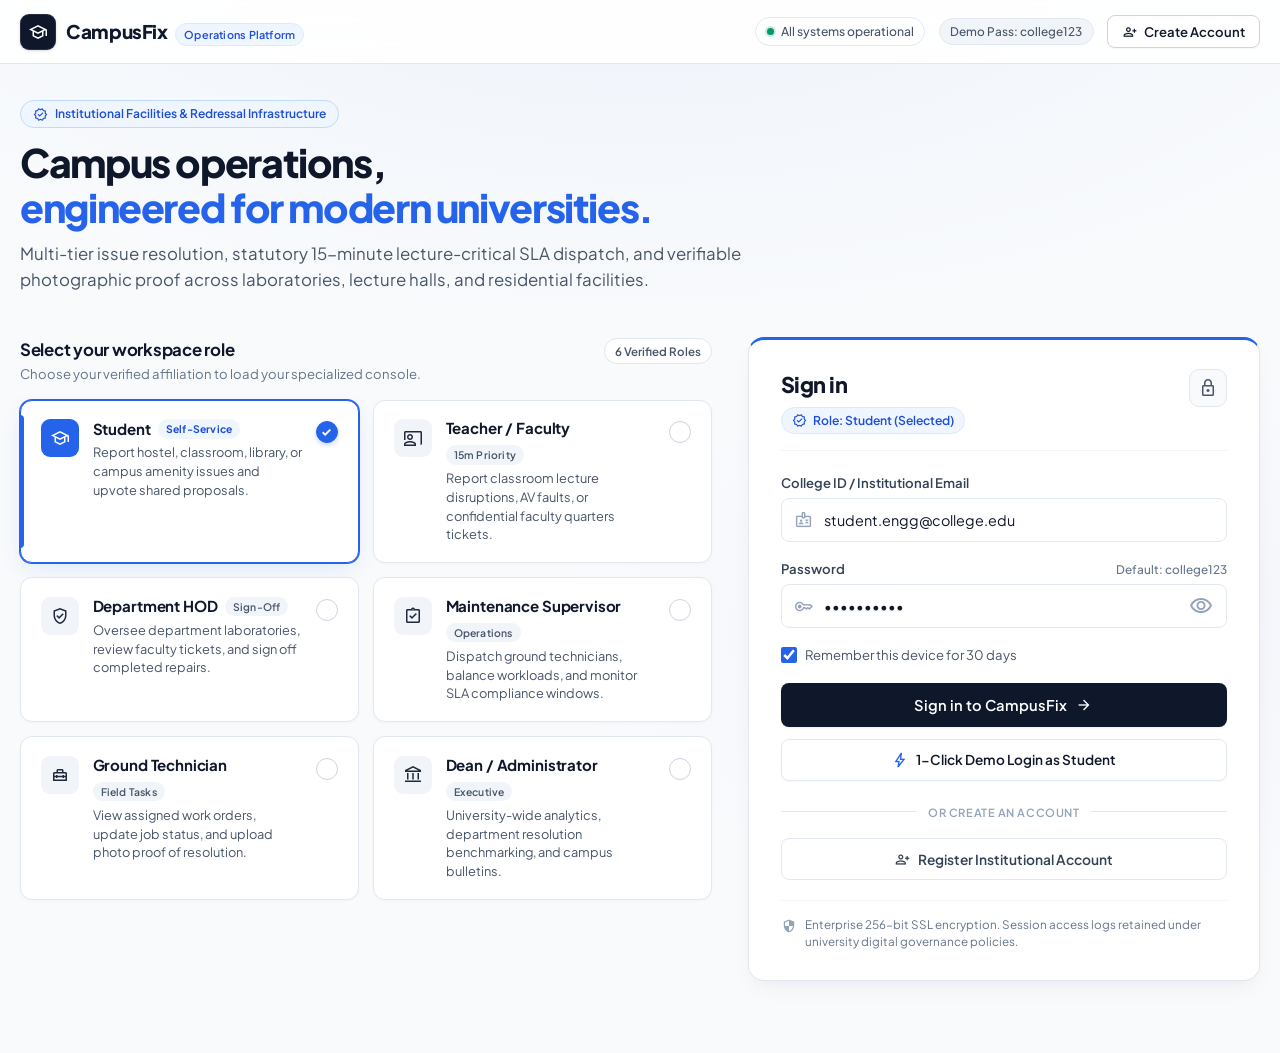
==== commit 660b7095: "feat(ui, staff, hod): UI/UX refinements, HOD governance console, and technician workflow guards - En" ====
--- a/frontend/admin-dashboard.html
+++ b/frontend/admin-dashboard.html
@@ -102,12 +102,12 @@
     <div class="stitch-nav-inner">
       <!-- Brand Logo -->
       <a href="admin-dashboard.html" class="stitch-nav-brand">
-        <div class="stitch-brand-icon" style="background: #1e3a8a;">
+        <div class="stitch-brand-icon">
           <span class="material-symbols-outlined" style="font-size: 22px;">admin_panel_settings</span>
         </div>
         <div class="stitch-brand-text">
           <span class="stitch-brand-title">CampusFix</span>
-          <span class="stitch-brand-subtitle" style="color: #1e3a8a;">Dean & Executive Admin</span>
+          <span class="stitch-brand-subtitle">Executive Admin</span>
         </div>
       </a>
 
@@ -171,7 +171,7 @@
         </div>
         <h1 class="stitch-welcome-title">University Executive Command Center</h1>
         <p class="stitch-welcome-desc">
-          Institutional health index, department resolution benchmarking, statutory SLA compliance tracking, and one-click NAAC/UGC audit exports.
+          Institutional health index, department resolution benchmarking, statutory SLA tracking, and audit exports.
         </p>
       </div>
       <div>
@@ -313,11 +313,11 @@
           <table class="league-table">
             <thead>
               <tr>
-                <th>Academic Department</th>
-                <th style="text-align: center;">Total</th>
-                <th style="text-align: center;">Resolved</th>
-                <th style="text-align: center;">Open</th>
-                <th>Resolution Efficiency</th>
+                <th style="white-space: nowrap;">Academic Department</th>
+                <th style="text-align: center; white-space: nowrap;">Total</th>
+                <th style="text-align: center; white-space: nowrap;">Resolved</th>
+                <th style="text-align: center; white-space: nowrap;">Open</th>
+                <th style="white-space: nowrap;">Resolution Efficiency</th>
               </tr>
             </thead>
             <tbody id="deptLeagueTbody">
--- a/frontend/css/style.css
+++ b/frontend/css/style.css
@@ -1,85 +1,90 @@
 /* ========================================================
    CampusFix Design System — Core Styles & CSS Variables
-   Aligned with the Stitch "Civic Collegiate" design system.
+   University Operations Management SaaS Platform
    ======================================================== */
 
 /* ── Google Font: Plus Jakarta Sans ─────────────────────── */
 @import url('https://fonts.googleapis.com/css2?family=Plus+Jakarta+Sans:wght@400;500;600;700;800&display=swap');
 
 :root {
-  /* ── Brand colors (Stitch Civic Collegiate palette) ──── */
+  /* ── Brand colors (Premium Institutional Navy & Action Blue) ── */
 
-  /* Primary: deep institutional navy */
-  --primary:        #1b365d;   /* Stitch primary-container / DESIGN.md "Primary Navy" */
-  --primary-hover:  #0f2042;   /* DESIGN.md: "Hover shifts to #0F2042" */
-  --primary-light:  #d6e3ff;   /* Stitch primary-fixed — tinted surface for badges/bg */
-  --primary-dim:    #aec7f7;   /* Stitch primary-fixed-dim — lighter tint / inverse */
+  /* Primary: Deep institutional navy */
+  --primary:        #0f1d38;   /* Deep Institutional Navy */
+  --primary-hover:  #091224;   /* Darkened navy hover */
+  --primary-light:  #e0e7ff;   /* Soft slate/indigo tint for badges/surfaces */
+  --primary-dim:    #c7d2fe;   /* Muted indigo highlight */
+  --primary-navy:   #0f1d38;   /* Explicit institutional navy token */
 
-  /* Secondary / supporting text (Muted Slate — Stitch on-surface-variant) */
-  --secondary:       #44474e;  /* Stitch on-surface-variant for body subtext & descriptions */
-  --secondary-hover: #131b2e;  /* Hover state for muted text / on-surface */
-  --secondary-light: #f2f3ff;  /* Stitch surface-container-low */
+  /* Secondary / supporting text */
+  --secondary:       #475569;  /* Crisp slate for body subtext & descriptions */
+  --secondary-hover: #1e293b;  /* Dark slate hover state */
+  --secondary-light: #f1f5f9;  /* Surface container low */
 
-  /* Interactive action blue (Stitch secondary / action accent) */
-  --accent-blue:       #0058be;  /* Stitch secondary (Action Blue) */
-  --accent-blue-hover: #004395;  /* Stitch on-secondary-fixed-variant */
-  --accent-blue-light: #d8e2ff;  /* Stitch secondary-fixed */
+  /* Interactive action blue (Enterprise Blue) */
+  --accent-blue:       #2563eb;  /* High-contrast Action Blue */
+  --accent-blue-hover: #1d4ed8;  /* Deepened action blue */
+  --accent-blue-light: #eff6ff;  /* Ice blue surface tint */
 
-  /* Status — Stitch status hierarchy */
-  --success:        #065f46;   /* Resolved: on-tertiary-container (WCAG AA on white) */
-  --success-bg:     #ecfdf5;   /* Resolved background */
-  --success-light:  #f0fdf4;   /* Compat alias — resolved row bg (kept for existing JS) */
+  /* Status — High-Contrast Operational Hierarchy */
+  --success:        #047857;   /* Resolved: Emerald Green */
+  --success-bg:     #ecfdf5;   /* Resolved background tint */
+  --success-border: #a7f3d0;   /* Resolved border */
+  --success-light:  #ecfdf5;   /* Compat alias */
 
-  --warning:        #92400e;   /* In-Progress text */
-  --warning-bg:     #fffbeb;   /* In-Progress background */
+  --warning:        #b45309;   /* In-Progress text: Warm Amber */
+  --warning-bg:     #fffbeb;   /* In-Progress background tint */
+  --warning-border: #fde68a;   /* In-Progress border */
   --warning-light:  #fffbeb;   /* Compat alias */
 
-  --danger:         #ba1a1a;   /* Stitch error */
-  --danger-hover:   #93000a;   /* Stitch on-error-container */
-  --danger-light:   #ffdad6;   /* Stitch error-container */
+  --danger:         #dc2626;   /* Urgent / Critical: Crimson */
+  --danger-hover:   #b91c1c;   /* Dark red hover */
+  --danger-bg:      #fef2f2;   /* Critical background tint */
+  --danger-border:  #fecaca;   /* Critical border */
+  --danger-light:   #fef2f2;   /* Compat alias */
 
-  /* Faculty-room / purple accent (kept for existing components) */
-  --purple:         #6b21a8;
-  --purple-light:   #faf5ff;
+  /* Academic Leadership / Purple Accent */
+  --purple:         #7c3aed;   /* Academic Purple */
+  --purple-light:   #f5f3ff;   /* Soft violet tint */
+  --purple-border:  #ddd6fe;
 
   /* ── Surfaces & backgrounds ──────────────────────────── */
-  --bg-main:   #faf8ff;  /* Stitch background/surface — warm-white with violet tint */
-  --bg-card:   #ffffff;  /* Stitch surface-container-lowest — card white */
-  --bg-subtle: #f2f3ff;  /* Stitch surface-container-low — hover rows, sub-panels */
+  --bg-main:   #f8fafc;  /* Clean modern SaaS off-white slate */
+  --bg-card:   #ffffff;  /* Pure white surface */
+  --bg-subtle: #f1f5f9;  /* Slate 100 for hover rows, sub-panels */
+  --surface-low: #f8fafc;
+  --surface-hover: #f1f5f9;
 
   /* ── Borders ─────────────────────────────────────────── */
-  --border:        #e2e8f0;  /* Stitch Structural Lines (#E2E8F0) micro-border */
-  --border-subtle: #e2e7ff;  /* Stitch surface-container-high — dividers inside cards */
-  --border-focus:  #3b82f6;  /* Action & Focus Blue — unchanged per DESIGN.md spec */
+  --border:        #e2e8f0;  /* Clean structural hairline border */
+  --border-subtle: #f1f5f9;  /* Micro-divider */
+  --border-focus:  #2563eb;  /* Focus ring blue */
 
   /* ── Typography ──────────────────────────────────────── */
   --font-sans:    'Plus Jakarta Sans', -apple-system, BlinkMacSystemFont,
                   'Segoe UI', Roboto, 'Helvetica Neue', Arial, sans-serif;
 
-  --text-main:    #131b2e;   /* Stitch on-surface */
-  --text-muted:   #44474e;   /* Stitch on-surface-variant */
-  --text-light:   #74777f;   /* Stitch outline — lightest readable text */
-  --text-inverse: #eef0ff;   /* Stitch inverse-on-surface — text on dark bg */
+  --text-main:    #0f172a;   /* Slate 900 for high-contrast readability */
+  --text-muted:   #475569;   /* Slate 600 */
+  --text-light:   #64748b;   /* Slate 500 */
+  --text-inverse: #ffffff;   /* Pure white on dark */
 
-  /* ── Border radius (Stitch rounded scale) ────────────── */
-  --radius-xs:   4px;      /* Stitch rounded.sm (0.25rem) — tiny chips, dots */
-  --radius-sm:   8px;      /* Stitch rounded.DEFAULT (0.5rem) — buttons, inputs, badges */
-  --radius-md:   12px;     /* Stitch rounded.md (0.75rem) — cards, form panels */
-  --radius-lg:   16px;     /* Stitch rounded.xl (1rem) — modals, drawers */
-  --radius-full: 9999px;   /* Pill badges, avatars */
+  /* ── Border radius scale ─────────────────────────────── */
+  --radius-xs:   4px;
+  --radius-sm:   6px;
+  --radius-md:   10px;
+  --radius-lg:   14px;
+  --radius-xl:   20px;
+  --radius-full: 9999px;
 
-  /* ── Elevation shadows (navy-tinted, per Stitch spec) ── */
-  /* Layer 1 — Cards, lists, panels */
-  --shadow-sm: 0 1px 3px 0 rgba(15, 32, 66, 0.04),
-               0 1px 2px -1px rgba(15, 32, 66, 0.02);
-  /* Layer 2 — Active / hover interactive state */
-  --shadow-md: 0 4px 6px -1px rgba(15, 32, 66, 0.06),
-               0 2px 4px -2px rgba(15, 32, 66, 0.04);
-  /* Layer 3 — Modals, overlays, floating banners */
-  --shadow-lg: 0 20px 25px -5px rgba(15, 32, 66, 0.08),
-               0 8px 10px -6px rgba(15, 32, 66, 0.04);
+  /* ── Refined Layered Box Shadows ─────────────────────── */
+  --shadow-xs: 0 1px 2px 0 rgba(15, 23, 42, 0.05);
+  --shadow-sm: 0 1px 3px 0 rgba(15, 23, 42, 0.06), 0 1px 2px -1px rgba(15, 23, 42, 0.04);
+  --shadow-md: 0 4px 6px -1px rgba(15, 23, 42, 0.08), 0 2px 4px -2px rgba(15, 23, 42, 0.04);
+  --shadow-lg: 0 10px 15px -3px rgba(15, 23, 42, 0.08), 0 4px 6px -4px rgba(15, 23, 42, 0.03);
+  --shadow-xl: 0 20px 25px -5px rgba(15, 23, 42, 0.1), 0 8px 10px -6px rgba(15, 23, 42, 0.04);
 
-  /* ── Spacing cadence (Stitch spacing scale) ──────────── */
+  /* ── Spacing Cadence ─────────────────────────────────── */
   --space-xs: 0.25rem;  /*  4px */
   --space-sm: 0.5rem;   /*  8px */
   --space-md: 1rem;     /* 16px */
@@ -88,11 +93,18 @@
 }
 
 /* ── Global reset & base typography ─────────────────────── */
-* {
+*, *::before, *::after {
   box-sizing: border-box;
   margin: 0;
   padding: 0;
   font-family: var(--font-sans);
+}
+
+html {
+  overflow-x: hidden;
+  width: 100%;
+  max-width: 100vw;
+  -webkit-text-size-adjust: 100%;
 }
 
 body {
@@ -100,13 +112,18 @@
   color: var(--text-main);
   line-height: 1.5;
   min-height: 100vh;
+  overflow-x: hidden;
+  width: 100%;
+  max-width: 100vw;
 }
 
 /* Container */
 .container {
-  max-width: 1200px;
+  max-width: 1280px;
+  width: 100%;
   margin: 0 auto;
   padding: 0 1.25rem;
+  box-sizing: border-box;
 }
 
 /* Header / Navbar */
--- a/frontend/css/components.css
+++ b/frontend/css/components.css
@@ -1,29 +1,53 @@
 /* ========================================================
    CampusFix UI Components — Buttons, Badges, Modals, Tabs
+   University Operations Management SaaS Design System
    ======================================================== */
 
-/* Buttons */
+/* ── Buttons ────────────────────────────────────────────── */
 .btn {
   display: inline-flex;
   align-items: center;
   justify-content: center;
   gap: 0.5rem;
-  padding: 0.55rem 1.1rem;
+  padding: 0.55rem 1.15rem;
   font-size: 0.875rem;
   font-weight: 600;
   border-radius: var(--radius-md);
   border: 1px solid transparent;
   cursor: pointer;
-  transition: all 0.15s ease-in-out;
+  transition: all 0.18s cubic-bezier(0.4, 0, 0.2, 1);
   text-decoration: none;
+  line-height: 1.25;
+  user-select: none;
+}
+
+.btn:active {
+  transform: translateY(1px);
+}
+
+.btn:focus-visible {
+  outline: none;
+  box-shadow: 0 0 0 3px rgba(37, 99, 235, 0.25);
 }
 
 .btn-primary {
   background: var(--primary);
   color: #ffffff;
+  box-shadow: 0 1px 2px rgba(15, 23, 42, 0.12), inset 0 1px 0 rgba(255, 255, 255, 0.15);
 }
 .btn-primary:hover {
   background: var(--primary-hover);
+  box-shadow: var(--shadow-sm);
+}
+
+.btn-action {
+  background: var(--accent-blue);
+  color: #ffffff;
+  box-shadow: 0 1px 2px rgba(37, 99, 235, 0.2);
+}
+.btn-action:hover {
+  background: var(--accent-blue-hover);
+  box-shadow: var(--shadow-sm);
 }
 
 .btn-danger {
@@ -39,16 +63,19 @@
   color: #ffffff;
 }
 .btn-success:hover {
-  background: #15803d;
+  background: #065f46;
 }
 
 .btn-outline {
-  background: transparent;
+  background: #ffffff;
   border-color: var(--border);
   color: var(--text-main);
+  box-shadow: var(--shadow-xs);
 }
 .btn-outline:hover {
-  background: var(--bg-main);
+  background: var(--bg-subtle);
+  border-color: #cbd5e1;
+  color: var(--primary);
 }
 
 .btn-sm {
@@ -58,65 +85,101 @@
 }
 
 .btn-lg {
-  padding: 0.8rem 1.5rem;
+  padding: 0.8rem 1.6rem;
   font-size: 1rem;
   border-radius: var(--radius-lg);
 }
 
-/* Badges & Tags */
+/* ── Badges & Status Indicators ─────────────────────────── */
 .badge {
   display: inline-flex;
   align-items: center;
-  padding: 0.2rem 0.55rem;
+  gap: 0.35rem;
+  padding: 0.25rem 0.6rem;
   border-radius: var(--radius-full);
-  font-size: 0.75rem;
-  font-weight: 600;
+  font-size: 0.72rem;
+  font-weight: 700;
   text-transform: uppercase;
-}
-
-.badge-submitted { background: #f1f5f9; color: #475569; }
-.badge-assigned { background: #e0f2fe; color: #0284c7; }
-.badge-in_progress { background: #fef3c7; color: #d97706; }
-.badge-resolved { background: #dcfce7; color: #16a34a; }
-.badge-closed { background: #e2e8f0; color: #334155; }
-.badge-reopened { background: #fee2e2; color: #dc2626; }
-
-.badge-critical { background: var(--danger); color: #fff; font-weight: 700; }
+  letter-spacing: 0.04em;
+  border: 1px solid transparent;
+  white-space: nowrap;
+}
+
+.badge-submitted {
+  background: #f1f5f9;
+  color: #475569;
+  border-color: #e2e8f0;
+}
+.badge-assigned {
+  background: #eff6ff;
+  color: #1d4ed8;
+  border-color: #bfdbfe;
+}
+.badge-in_progress {
+  background: #fffbeb;
+  color: #b45309;
+  border-color: #fde68a;
+}
+.badge-resolved {
+  background: #ecfdf5;
+  color: #047857;
+  border-color: #a7f3d0;
+}
+.badge-closed {
+  background: #f1f5f9;
+  color: #334155;
+  border-color: #cbd5e1;
+}
+.badge-reopened {
+  background: #fef2f2;
+  color: #dc2626;
+  border-color: #fecaca;
+}
+
+.badge-critical {
+  background: #dc2626;
+  color: #ffffff;
+  font-weight: 800;
+  box-shadow: 0 1px 3px rgba(220, 38, 38, 0.3);
+}
+
 .badge-lecture-critical {
   background: #dc2626;
   color: #ffffff;
-  animation: pulse 1.5s infinite;
-  box-shadow: 0 0 8px rgba(220, 38, 38, 0.4);
+  font-weight: 800;
+  animation: pulse-critical 1.8s infinite;
+  box-shadow: 0 0 10px rgba(220, 38, 38, 0.45);
 }
 
 .badge-sla-breached {
-  background: #fee2e2;
+  background: #fef2f2;
   color: #b91c1c;
   border: 1px solid #f87171;
   font-weight: 700;
 }
 
-@keyframes pulse {
-  0% { transform: scale(1); }
-  50% { transform: scale(1.04); }
-  100% { transform: scale(1); }
-}
-
-/* Cards */
+@keyframes pulse-critical {
+  0% { transform: scale(1); box-shadow: 0 0 0 0 rgba(220, 38, 38, 0.5); }
+  70% { transform: scale(1.02); box-shadow: 0 0 0 6px rgba(220, 38, 38, 0); }
+  100% { transform: scale(1); box-shadow: 0 0 0 0 rgba(220, 38, 38, 0); }
+}
+
+/* ── Cards ──────────────────────────────────────────────── */
 .card {
   background: var(--bg-card);
   border: 1px solid var(--border);
-  border-radius: var(--radius-md);
-  padding: 1.25rem;
+  border-radius: var(--radius-lg);
+  padding: 1.35rem;
   box-shadow: var(--shadow-sm);
-  transition: transform 0.15s ease, box-shadow 0.15s ease;
+  transition: transform 0.2s cubic-bezier(0.4, 0, 0.2, 1), box-shadow 0.2s cubic-bezier(0.4, 0, 0.2, 1), border-color 0.2s ease;
 }
 
 .card:hover {
   box-shadow: var(--shadow-md);
-}
-
-/* Tabs */
+  border-color: #cbd5e1;
+}
+
+/* ── Tabs Navigation ────────────────────────────────────── */
 .tabs-nav {
   display: flex;
   gap: 0.5rem;
@@ -126,7 +189,7 @@
 
 .tab-btn {
   padding: 0.75rem 1.25rem;
-  font-size: 0.95rem;
+  font-size: 0.92rem;
   font-weight: 600;
   color: var(--text-muted);
   background: transparent;
@@ -137,95 +200,135 @@
   display: flex;
   align-items: center;
   gap: 0.5rem;
+  transition: all 0.15s ease;
+}
+
+.tab-btn:hover {
+  color: var(--primary);
 }
 
 .tab-btn.active {
-  color: var(--primary);
-  border-bottom-color: var(--primary);
-}
-
-/* Modal Dialog */
+  color: var(--accent-blue);
+  border-bottom-color: var(--accent-blue);
+  font-weight: 700;
+}
+
+/* ── Modal Dialog Overlay & Box ─────────────────────────── */
 .modal-overlay {
   position: fixed;
   top: 0;
   left: 0;
   width: 100vw;
   height: 100vh;
-  background: rgba(15, 23, 42, 0.6);
+  background: rgba(15, 23, 42, 0.55);
+  backdrop-filter: blur(6px);
+  -webkit-backdrop-filter: blur(6px);
   display: none;
   justify-content: center;
   align-items: center;
-  z-index: 100;
-  padding: 1rem;
+  z-index: 1000;
+  padding: 1.25rem;
 }
 
 .modal-overlay.open {
   display: flex;
+  animation: modal-fade-in 0.2s ease-out;
+}
+
+@keyframes modal-fade-in {
+  from { opacity: 0; }
+  to { opacity: 1; }
 }
 
 .modal-box {
   background: #ffffff;
-  border-radius: var(--radius-lg);
-  max-width: 580px;
+  border: 1px solid var(--border);
+  border-radius: var(--radius-xl);
+  max-width: 600px;
   width: 100%;
   max-height: 90vh;
   overflow-y: auto;
-  box-shadow: var(--shadow-lg);
-  padding: 1.75rem;
+  box-shadow: var(--shadow-xl);
+  padding: 2rem;
+  animation: modal-slide-in 0.22s cubic-bezier(0.16, 1, 0.3, 1);
+}
+
+@keyframes modal-slide-in {
+  from { transform: translateY(8px) scale(0.98); opacity: 0; }
+  to { transform: translateY(0) scale(1); opacity: 1; }
 }
 
 .modal-header {
   display: flex;
   justify-content: space-between;
   align-items: center;
-  margin-bottom: 1.25rem;
+  margin-bottom: 1.5rem;
   border-bottom: 1px solid var(--border);
-  padding-bottom: 0.75rem;
+  padding-bottom: 1rem;
 }
 
 .modal-title {
-  font-size: 1.25rem;
-  font-weight: 700;
+  font-size: 1.3rem;
+  font-weight: 800;
+  color: var(--primary);
+  letter-spacing: -0.015em;
 }
 
 .close-btn {
   background: transparent;
   border: none;
-  font-size: 1.5rem;
+  font-size: 1.6rem;
+  line-height: 1;
   cursor: pointer;
-  color: var(--text-muted);
-}
-
-/* Form inputs */
+  color: var(--text-light);
+  border-radius: var(--radius-sm);
+  padding: 0.25rem;
+  transition: all 0.15s ease;
+}
+
+.close-btn:hover {
+  color: var(--text-main);
+  background: var(--bg-subtle);
+}
+
+/* ── Form Inputs & Controls ─────────────────────────────── */
 .form-group {
-  margin-bottom: 1rem;
+  margin-bottom: 1.15rem;
 }
 
 .form-label {
   display: block;
-  font-size: 0.875rem;
-  font-weight: 600;
+  font-size: 0.85rem;
+  font-weight: 700;
   color: var(--text-main);
-  margin-bottom: 0.35rem;
+  margin-bottom: 0.4rem;
 }
 
 .form-control {
   width: 100%;
-  padding: 0.65rem 0.85rem;
-  font-size: 0.9rem;
+  padding: 0.7rem 0.95rem;
+  font-size: 0.92rem;
+  color: var(--text-main);
   border: 1px solid var(--border);
   border-radius: var(--radius-md);
   outline: none;
-  background: #fff;
+  background: #ffffff;
+  transition: border-color 0.15s ease, box-shadow 0.15s ease, background-color 0.15s ease;
+}
+
+.form-control::placeholder {
+  color: #94a3b8;
 }
 
 .form-control:focus {
-  border-color: var(--border-focus);
-  box-shadow: 0 0 0 3px rgba(59, 130, 246, 0.15);
+  border-color: var(--accent-blue);
+  box-shadow: 0 0 0 3px rgba(37, 99, 235, 0.15);
+  background: #ffffff;
 }
 
 .form-hint {
   font-size: 0.78rem;
-  color: var(--text-muted);
-  margin-top: 0.25rem;
-}
+  color: var(--secondary);
+  margin-top: 0.35rem;
+  line-height: 1.4;
+}
--- a/frontend/css/dashboard.css
+++ b/frontend/css/dashboard.css
@@ -1,197 +1,289 @@
 /* ========================================================
    CampusFix Dashboard & Feed Layout Styles
-   Aligned with Google Stitch "Civic Collegiate" Design System
+   University Operations Management SaaS Design System
+   Premium Midnight Navy, Electric Blue & Crisp Surfaces
    ======================================================== */
 
-/* Sticky Top Navigation */
+/* ── 1. Sticky Top Navigation ──────────────────────────── */
 .stitch-navbar {
   position: sticky;
   top: 0;
   left: 0;
   right: 0;
   z-index: 50;
-  background: rgba(255, 255, 255, 0.95);
+  width: 100%;
+  box-sizing: border-box;
+  background: rgba(255, 255, 255, 0.94);
   backdrop-filter: blur(12px);
   -webkit-backdrop-filter: blur(12px);
   border-bottom: 1px solid var(--border);
-  box-shadow: 0 1px 8px rgba(0, 0, 0, 0.04);
+  box-shadow: 0 1px 3px 0 rgba(15, 23, 42, 0.04);
 }
 
 .stitch-nav-inner {
   max-width: 1280px;
+  width: 100%;
+  box-sizing: border-box;
   margin: 0 auto;
-  padding: 0 1.5rem;
-  height: 64px;
+  padding: 0 1.25rem;
+  min-height: 64px;
   display: flex;
   align-items: center;
   justify-content: space-between;
-  gap: 1.5rem;
+  gap: 1rem;
 }
 
 .stitch-nav-brand {
   display: flex;
   align-items: center;
-  gap: 0.75rem;
+  gap: 0.65rem;
   text-decoration: none;
+  flex-shrink: 0;
 }
 
 .stitch-brand-icon {
-  width: 38px;
-  height: 38px;
-  border-radius: var(--radius-md);
-  background: var(--primary);
+  width: 36px;
+  height: 36px;
+  border-radius: 9px;
+  background: var(--navy-900, #0f172a);
   color: #ffffff;
   display: flex;
   align-items: center;
   justify-content: center;
-  box-shadow: 0 2px 4px rgba(27, 54, 93, 0.15);
+  box-shadow: 0 1px 3px rgba(15, 23, 42, 0.15);
+  border: 1px solid rgba(255, 255, 255, 0.1);
+  flex-shrink: 0;
 }
 
 .stitch-brand-text {
   display: flex;
-  flex-direction: column;
+  align-items: center;
+  gap: 0.45rem;
+  flex-shrink: 0;
 }
 
 .stitch-brand-title {
   font-family: var(--font-sans);
   font-size: 1.15rem;
   font-weight: 800;
-  color: var(--primary);
+  color: var(--navy-900, #0f172a);
   line-height: 1.1;
-  letter-spacing: -0.02em;
+  letter-spacing: -0.025em;
+  white-space: nowrap;
 }
 
 .stitch-brand-subtitle {
-  font-size: 0.7rem;
-  font-weight: 700;
-  color: var(--secondary);
+  font-size: 0.68rem;
+  font-weight: 700;
+  color: var(--accent-blue, #2563eb);
+  background: var(--accent-blue-light, #eff6ff);
+  padding: 0.15rem 0.55rem;
+  border-radius: var(--radius-full);
+  border: 1px solid #dbeafe;
   text-transform: uppercase;
-  letter-spacing: 0.06em;
-  margin-top: 1px;
+  letter-spacing: 0.04em;
+  white-space: nowrap;
 }
 
 .stitch-nav-links {
   display: flex;
   align-items: center;
   gap: 0.35rem;
+  overflow-x: auto;
+  -webkit-overflow-scrolling: touch;
+  scrollbar-width: none;
+  -ms-overflow-style: none;
+  white-space: nowrap;
+  min-width: 0;
+  padding: 0.25rem 0;
+}
+
+.stitch-nav-links::-webkit-scrollbar {
+  display: none;
 }
 
 .stitch-nav-link {
-  padding: 0.45rem 0.9rem;
-  border-radius: var(--radius-md);
-  font-size: 0.875rem;
+  flex-shrink: 0;
+  white-space: nowrap;
+  padding: 0.45rem 0.8rem;
+  border-radius: var(--radius-sm);
+  font-size: 0.84rem;
   font-weight: 600;
-  color: var(--secondary);
+  color: var(--secondary, #475569);
   text-decoration: none;
-  transition: all 0.15s ease;
+  transition: all 0.18s cubic-bezier(0.4, 0, 0.2, 1);
   cursor: pointer;
-  border: none;
+  border: 1px solid transparent;
   background: transparent;
   display: inline-flex;
   align-items: center;
   gap: 0.4rem;
+  user-select: none;
 }
 
 .stitch-nav-link:hover {
-  color: var(--text-main);
-  background: var(--surface-low);
+  color: var(--navy-900, #0f172a);
+  background: var(--surface-hover, #f1f5f9);
 }
 
 .stitch-nav-link.active {
-  background: var(--primary);
-  color: #ffffff;
-  box-shadow: 0 2px 6px rgba(27, 54, 93, 0.2);
+  background: var(--accent-blue-light, #eff6ff);
+  color: var(--accent-blue-hover, #1d4ed8);
+  border: 1px solid #dbeafe;
+  font-weight: 700;
 }
 
 .stitch-nav-actions {
   display: flex;
   align-items: center;
-  gap: 0.85rem;
+  gap: 0.65rem;
+  flex-shrink: 0;
 }
 
 .stitch-nav-user {
   display: flex;
   align-items: center;
   gap: 0.65rem;
+  flex-shrink: 0;
 }
 
 .stitch-user-info {
   display: flex;
   flex-direction: column;
   text-align: right;
-  line-height: 1.2;
+  line-height: 1.25;
 }
 
 .stitch-user-name {
   font-size: 0.875rem;
   font-weight: 700;
-  color: var(--text-main);
+  color: var(--text-main, #0f172a);
+  white-space: nowrap;
 }
 
 .stitch-user-dept {
   font-size: 0.72rem;
-  color: var(--secondary);
-  max-width: 170px;
+  font-weight: 500;
+  color: var(--secondary, #475569);
+  max-width: 280px;
   white-space: nowrap;
   overflow: hidden;
   text-overflow: ellipsis;
+}
+
+@media (max-width: 1280px) {
+  .stitch-user-dept {
+    max-width: 200px;
+  }
+}
+
+@media (max-width: 1040px) {
+  .stitch-user-dept {
+    display: none;
+  }
+}
+
+@media (max-width: 820px) {
+  .stitch-nav-inner {
+    flex-wrap: wrap;
+    padding: 0.6rem 1rem;
+    gap: 0.6rem;
+    min-height: auto;
+  }
+  .stitch-nav-links {
+    order: 3;
+    width: 100%;
+    max-width: 100%;
+    border-top: 1px solid var(--border);
+    padding-top: 0.5rem;
+  }
+}
+
+@media (max-width: 640px) {
+  .stitch-nav-inner {
+    padding: 0.5rem 0.75rem;
+    gap: 0.5rem;
+  }
+  .stitch-brand-subtitle {
+    display: none;
+  }
+  .stitch-user-name {
+    max-width: 85px;
+    overflow: hidden;
+    text-overflow: ellipsis;
+    white-space: nowrap;
+  }
+  .stitch-nav-actions {
+    gap: 0.4rem;
+  }
+  .live-badge {
+    display: none !important;
+  }
+  #helpDeskLink span:not(.material-symbols-outlined) {
+    display: none;
+  }
 }
 
 .stitch-user-avatar {
   width: 34px;
   height: 34px;
   border-radius: var(--radius-full);
-  background: var(--primary);
+  background: var(--navy-900, #0f172a);
   color: #ffffff;
   display: flex;
   align-items: center;
   justify-content: center;
-  font-size: 0.9rem;
-  font-weight: 700;
-  box-shadow: var(--shadow-sm);
-}
-
-/* Campus Broadcast Banner */
+  font-size: 0.88rem;
+  font-weight: 700;
+  box-shadow: var(--shadow-xs);
+  border: 1px solid rgba(255, 255, 255, 0.15);
+}
+
+/* ── 2. Campus Broadcast Banner ────────────────────────── */
 .broadcast-banner {
-  background: linear-gradient(135deg, #1b365d, #0058be);
+  background: linear-gradient(135deg, #0f172a 0%, #1e293b 100%);
   color: #ffffff;
-  padding: 0.9rem 1.25rem;
+  padding: 0.85rem 1.25rem;
   border-radius: var(--radius-lg);
   margin-bottom: 1.5rem;
   display: flex;
   align-items: center;
   gap: 1rem;
   box-shadow: var(--shadow-md);
-  border: 1px solid rgba(255, 255, 255, 0.1);
+  border: 1px solid rgba(255, 255, 255, 0.08);
+  border-left: 4px solid var(--accent-blue, #2563eb);
 }
 
 .broadcast-icon {
-  font-size: 1.5rem;
-  background: rgba(255, 255, 255, 0.15);
-  width: 40px;
-  height: 40px;
+  font-size: 1.4rem;
+  background: rgba(255, 255, 255, 0.1);
+  width: 38px;
+  height: 38px;
   border-radius: var(--radius-md);
   display: flex;
   align-items: center;
   justify-content: center;
   flex-shrink: 0;
+  border: 1px solid rgba(255, 255, 255, 0.15);
 }
 
 .broadcast-content h4 {
-  font-size: 0.95rem;
+  font-size: 0.92rem;
   font-weight: 700;
   margin-bottom: 0.15rem;
   color: #ffffff;
+  letter-spacing: -0.01em;
 }
 
 .broadcast-content p {
-  font-size: 0.85rem;
-  opacity: 0.92;
+  font-size: 0.84rem;
+  opacity: 0.9;
   margin: 0;
   line-height: 1.4;
-}
-
-/* Welcome & Greeting Banner */
+  color: #e2e8f0;
+}
+
+/* ── 3. Welcome & Greeting Section ─────────────────────── */
 .stitch-welcome-section {
   padding: 1.5rem 0 1.25rem 0;
   display: flex;
@@ -226,8 +318,9 @@
   align-items: center;
   padding: 0.2rem 0.65rem;
   border-radius: var(--radius-full);
-  background: #d8e2ff;
-  color: #004395;
+  background: var(--accent-blue-light, #eff6ff);
+  color: var(--accent-blue-hover, #1d4ed8);
+  border: 1px solid #dbeafe;
   font-size: 0.72rem;
   font-weight: 700;
   text-transform: uppercase;
@@ -240,7 +333,7 @@
   gap: 0.35rem;
   font-size: 0.72rem;
   font-weight: 600;
-  color: var(--secondary);
+  color: var(--secondary, #475569);
 }
 
 .live-dot {
@@ -248,30 +341,38 @@
   height: 7px;
   border-radius: var(--radius-full);
   background: #10b981;
-  box-shadow: 0 0 6px #10b981;
+  box-shadow: 0 0 6px rgba(16, 185, 129, 0.6);
   display: inline-block;
 }
 
 .stitch-welcome-title {
   font-family: var(--font-sans);
-  font-size: 2rem;
+  font-size: 1.5rem;
   font-weight: 800;
-  color: var(--primary);
-  letter-spacing: -0.025em;
-  margin: 0.15rem 0;
-  line-height: 1.2;
+  color: var(--navy-900, #0f172a);
+  letter-spacing: -0.02em;
+  margin: 0.15rem 0 0.25rem 0;
+  line-height: 1.25;
+  word-break: break-word;
+}
+
+@media (max-width: 768px) {
+  .stitch-welcome-title {
+    font-size: 1.35rem;
+  }
 }
 
 .stitch-welcome-desc {
-  font-size: 0.92rem;
-  color: var(--secondary);
-  line-height: 1.5;
+  font-size: 0.88rem;
+  color: var(--secondary, #475569);
+  line-height: 1.45;
   margin: 0;
+  max-width: 720px;
 }
 
 .stitch-dept-highlight {
-  font-weight: 600;
-  color: var(--primary);
+  font-weight: 700;
+  color: var(--navy-900, #0f172a);
 }
 
 /* Quick Action Button */
@@ -279,36 +380,37 @@
   display: inline-flex;
   align-items: center;
   gap: 0.5rem;
-  padding: 0.75rem 1.4rem;
+  padding: 0.65rem 1.35rem;
   border-radius: var(--radius-md);
-  background: var(--primary);
+  background: var(--navy-900, #0f172a);
   color: #ffffff;
-  font-size: 0.92rem;
-  font-weight: 700;
-  border: none;
+  font-size: 0.88rem;
+  font-weight: 700;
+  border: 1px solid transparent;
   cursor: pointer;
-  box-shadow: 0 4px 12px rgba(27, 54, 93, 0.25);
-  transition: all 0.2s ease;
+  box-shadow: 0 1px 2px rgba(15, 23, 42, 0.15), inset 0 1px 0 rgba(255, 255, 255, 0.12);
+  transition: all 0.18s cubic-bezier(0.4, 0, 0.2, 1);
   white-space: nowrap;
+  user-select: none;
 }
 
 .stitch-btn-primary:hover {
-  background: var(--primary-hover);
+  background: #1e293b;
   transform: translateY(-1px);
-  box-shadow: 0 6px 16px rgba(27, 54, 93, 0.3);
+  box-shadow: var(--shadow-sm);
 }
 
 .stitch-btn-primary:active {
   transform: translateY(0);
 }
 
-/* Search & Filter Toolbar */
+/* ── 4. Search & Filter Toolbar ────────────────────────── */
 .stitch-search-toolbar {
   background: #ffffff;
   border: 1px solid var(--border);
   border-radius: var(--radius-lg);
-  padding: 0.65rem;
-  box-shadow: var(--shadow-sm);
+  padding: 0.65rem 0.85rem;
+  box-shadow: var(--shadow-xs);
   display: flex;
   align-items: center;
   gap: 0.65rem;
@@ -318,15 +420,21 @@
 .stitch-search-input-wrapper {
   position: relative;
   flex: 1;
-  min-width: 260px;
-  display: flex;
-  align-items: center;
+  min-width: 200px;
+  display: flex;
+  align-items: center;
+}
+
+@media (max-width: 480px) {
+  .stitch-search-input-wrapper {
+    min-width: 100%;
+  }
 }
 
 .stitch-search-icon {
   position: absolute;
   left: 0.85rem;
-  color: var(--secondary);
+  color: var(--text-light, #64748b);
   font-size: 1.25rem;
   pointer-events: none;
 }
@@ -334,20 +442,20 @@
 .stitch-search-input {
   width: 100%;
   padding: 0.65rem 0.85rem 0.65rem 2.5rem;
-  border-radius: var(--radius-md);
-  border: 1px solid transparent;
-  background: var(--surface-low);
+  border-radius: var(--radius-sm);
+  border: 1px solid var(--border);
+  background: var(--surface-low, #f8fafc);
   font-family: var(--font-sans);
   font-size: 0.88rem;
-  color: var(--text-main);
+  color: var(--text-main, #0f172a);
   outline: none;
   transition: all 0.15s ease;
 }
 
 .stitch-search-input:focus {
   background: #ffffff;
-  border-color: var(--accent-blue);
-  box-shadow: 0 0 0 3px rgba(0, 88, 190, 0.15);
+  border-color: var(--accent-blue, #2563eb);
+  box-shadow: 0 0 0 3px rgba(37, 99, 235, 0.15);
 }
 
 .stitch-filter-group {
@@ -359,13 +467,13 @@
 
 .stitch-filter-select {
   padding: 0.6rem 0.9rem;
-  border-radius: var(--radius-md);
-  border: 1px solid transparent;
-  background: var(--surface-low);
+  border-radius: var(--radius-sm);
+  border: 1px solid var(--border);
+  background: var(--surface-low, #f8fafc);
   font-family: var(--font-sans);
   font-size: 0.85rem;
   font-weight: 600;
-  color: var(--text-main);
+  color: var(--text-main, #0f172a);
   outline: none;
   cursor: pointer;
   transition: all 0.15s ease;
@@ -373,16 +481,16 @@
 
 .stitch-filter-select:focus {
   background: #ffffff;
-  border-color: var(--accent-blue);
-  box-shadow: 0 0 0 3px rgba(0, 88, 190, 0.15);
+  border-color: var(--accent-blue, #2563eb);
+  box-shadow: 0 0 0 3px rgba(37, 99, 235, 0.15);
 }
 
 .stitch-filter-btn {
   padding: 0.6rem 0.75rem;
-  border-radius: var(--radius-md);
-  border: 1px solid var(--border);
-  background: var(--surface-container);
-  color: var(--text-main);
+  border-radius: var(--radius-sm);
+  border: 1px solid var(--border);
+  background: #ffffff;
+  color: var(--text-main, #0f172a);
   cursor: pointer;
   display: flex;
   align-items: center;
@@ -391,40 +499,44 @@
 }
 
 .stitch-filter-btn:hover {
-  background: var(--surface-high);
-}
-
-/* Metric KPI Summary Grid */
+  background: var(--surface-hover, #f1f5f9);
+  border-color: #cbd5e1;
+}
+
+/* ── 5. Metric KPI Summary Grid ────────────────────────── */
 .stitch-kpi-grid {
   display: grid;
-  grid-template-columns: repeat(4, 1fr);
+  grid-template-columns: repeat(4, minmax(0, 1fr));
   gap: 1.25rem;
   margin-bottom: 2rem;
 }
 
 @media (max-width: 1024px) {
   .stitch-kpi-grid {
-    grid-template-columns: repeat(2, 1fr);
+    grid-template-columns: repeat(2, minmax(0, 1fr));
   }
 }
 
 @media (max-width: 640px) {
   .stitch-kpi-grid {
-    grid-template-columns: 1fr;
+    grid-template-columns: minmax(0, 1fr);
   }
 }
 
 .stitch-kpi-card {
+  min-width: 0;
+  word-break: break-word;
   background: #ffffff;
   border: 1px solid var(--border);
   border-radius: var(--radius-lg);
-  padding: 1.25rem;
-  box-shadow: var(--shadow-sm);
+  padding: 1.25rem 1.4rem;
+  box-shadow: var(--shadow-xs);
   display: flex;
   flex-direction: column;
   justify-content: space-between;
   gap: 1rem;
-  transition: all 0.2s ease;
+  transition: all 0.2s cubic-bezier(0.4, 0, 0.2, 1);
+  position: relative;
 }
 
 .stitch-kpi-card:hover {
@@ -444,7 +556,7 @@
   font-weight: 700;
   text-transform: uppercase;
   letter-spacing: 0.05em;
-  color: var(--secondary);
+  color: var(--text-light, #64748b);
 }
 
 .kpi-card-number {
@@ -452,79 +564,110 @@
   font-size: 2.25rem;
   font-weight: 800;
   line-height: 1;
-  color: var(--primary);
+  color: var(--navy-900, #0f172a);
   margin-top: 0.35rem;
-  letter-spacing: -0.02em;
-}
-
-.kpi-card-number.blue { color: var(--accent-blue); }
-.kpi-card-number.green { color: var(--success); }
+  letter-spacing: -0.03em;
+  white-space: nowrap;
+}
+
+.kpi-card-number.blue { color: var(--accent-blue, #2563eb); }
+.kpi-card-number.green { color: var(--success, #047857); }
 
 .kpi-card-icon {
-  width: 44px;
-  height: 44px;
+  width: 42px;
+  height: 42px;
   border-radius: var(--radius-md);
   display: flex;
   align-items: center;
   justify-content: center;
-}
-
-.kpi-card-icon.navy { background: #eaedff; color: var(--primary); }
-.kpi-card-icon.blue { background: #d8e2ff; color: var(--accent-blue); }
-.kpi-card-icon.green { background: #d1fae5; color: var(--success); }
-.kpi-card-icon.purple { background: #ede9fe; color: #6d28d9; }
+  flex-shrink: 0;
+  border: 1px solid transparent;
+}
+
+.kpi-card-icon.navy {
+  background: #f1f5f9;
+  color: var(--navy-900, #0f172a);
+  border-color: #e2e8f0;
+}
+.kpi-card-icon.blue {
+  background: #eff6ff;
+  color: var(--accent-blue, #2563eb);
+  border-color: #dbeafe;
+}
+.kpi-card-icon.green {
+  background: #ecfdf5;
+  color: var(--success, #047857);
+  border-color: #a7f3d0;
+}
+.kpi-card-icon.purple {
+  background: #f5f3ff;
+  color: var(--purple, #7c3aed);
+  border-color: #ddd6fe;
+}
 
 .kpi-card-bottom {
   display: flex;
   align-items: center;
   justify-content: space-between;
-  padding-top: 0.35rem;
+  padding-top: 0.45rem;
   border-top: 1px solid #f1f5f9;
   font-size: 0.78rem;
-  color: var(--secondary);
+  color: var(--secondary, #475569);
+  font-weight: 500;
 }
 
 .kpi-status-tag {
-  padding: 0.15rem 0.5rem;
+  padding: 0.15rem 0.55rem;
   border-radius: var(--radius-full);
   font-size: 0.7rem;
   font-weight: 700;
 }
 
 .kpi-status-tag.active {
-  background: #d8e2ff;
-  color: #004395;
+  background: #eff6ff;
+  color: #1d4ed8;
+  border: 1px solid #dbeafe;
 }
 
 .kpi-status-tag.success {
-  background: #d1fae5;
+  background: #ecfdf5;
   color: #065f46;
-}
-
-/* Two-Tier Main Content Grid (8 cols Left / 4 cols Right) */
+  border: 1px solid #a7f3d0;
+}
+
+/* ── 6. Two-Tier Main Content Grid ─────────────────────── */
 .stitch-main-grid {
   display: grid;
-  grid-template-columns: 8fr 4fr;
-  gap: 2rem;
+  grid-template-columns: minmax(0, 8fr) minmax(0, 4fr);
+  gap: 1.75rem;
   align-items: start;
+  width: 100%;
+  box-sizing: border-box;
 }
 
 @media (max-width: 992px) {
   .stitch-main-grid {
-    grid-template-columns: 1fr;
+    grid-template-columns: minmax(0, 1fr);
+    gap: 1.5rem;
   }
 }
 
 .stitch-feed-column {
   display: flex;
   flex-direction: column;
-  gap: 2rem;
+  gap: 1.75rem;
+  min-width: 0;
+  width: 100%;
+  box-sizing: border-box;
 }
 
 .stitch-sidebar-column {
   display: flex;
   flex-direction: column;
   gap: 1.5rem;
+  min-width: 0;
+  width: 100%;
+  box-sizing: border-box;
 }
 
 /* Section Header Banners */
@@ -540,13 +683,13 @@
 }
 
 .stitch-section-header.dept {
-  background: #f2f3ff;
-  border: 1px solid #dae2fd;
+  background: #f8fafc;
+  border: 1px solid var(--border);
 }
 
 .stitch-section-header.campus {
-  background: #e2e7ff;
-  border: 1px solid #c8d4fc;
+  background: #f1f5f9;
+  border: 1px solid #e2e8f0;
 }
 
 .stitch-section-title-wrap {
@@ -560,16 +703,18 @@
   align-items: center;
   gap: 0.5rem;
   font-family: var(--font-sans);
-  font-size: 1.1rem;
-  font-weight: 700;
-  color: var(--primary);
+  font-size: 1.12rem;
+  font-weight: 700;
+  color: var(--navy-900, #0f172a);
   margin: 0;
+  letter-spacing: -0.015em;
 }
 
 .stitch-section-desc {
   font-size: 0.82rem;
-  color: var(--secondary);
+  color: var(--secondary, #475569);
   margin: 0;
+  line-height: 1.4;
 }
 
 .stitch-section-badge {
@@ -580,11 +725,12 @@
   text-transform: uppercase;
   letter-spacing: 0.04em;
   background: #ffffff;
-  color: var(--primary);
-  box-shadow: 0 1px 3px rgba(0, 0, 0, 0.05);
-}
-
-/* Stitch Issue Cards */
+  color: var(--navy-900, #0f172a);
+  border: 1px solid var(--border);
+  box-shadow: var(--shadow-xs);
+}
+
+/* ── 7. Issue Cards & Feed ─────────────────────────────── */
 .stitch-issues-list {
   display: flex;
   flex-direction: column;
@@ -596,17 +742,18 @@
   border: 1px solid var(--border);
   border-radius: var(--radius-lg);
   padding: 1.35rem;
-  box-shadow: var(--shadow-sm);
+  box-shadow: var(--shadow-xs);
   display: flex;
   flex-direction: column;
   gap: 0.85rem;
-  transition: all 0.2s ease;
+  transition: all 0.2s cubic-bezier(0.4, 0, 0.2, 1);
   position: relative;
 }
 
 .stitch-issue-card:hover {
   border-color: #cbd5e1;
   box-shadow: var(--shadow-md);
+  transform: translateY(-1px);
 }
 
 .stitch-card-top-row {
@@ -632,82 +779,96 @@
   border-radius: var(--radius-full);
   font-size: 0.72rem;
   font-weight: 700;
+  border: 1px solid transparent;
 }
 
 /* Priority Badges */
 .badge-priority-critical {
-  background: #fee2e2;
-  color: #991b1b;
+  background: #fef2f2;
+  color: #b91c1c;
   border: 1px solid #fecaca;
+  font-weight: 800;
 }
 
 .badge-priority-high {
-  background: #fef3c7;
-  color: #92400e;
+  background: #fffbeb;
+  color: #b45309;
   border: 1px solid #fde68a;
+  font-weight: 700;
 }
 
 .badge-priority-medium {
-  background: #dbeafe;
-  color: #1e40af;
+  background: #eff6ff;
+  color: #1d4ed8;
   border: 1px solid #bfdbfe;
+  font-weight: 600;
 }
 
 .badge-priority-low {
   background: #f1f5f9;
   color: #475569;
   border: 1px solid #e2e8f0;
+  font-weight: 600;
 }
 
 /* Status Badges */
 .badge-status-submitted {
   background: #f1f5f9;
   color: #475569;
+  border: 1px solid #e2e8f0;
 }
 
 .badge-status-assigned {
-  background: #dbeafe;
-  color: #0369a1;
+  background: #eff6ff;
+  color: #1d4ed8;
+  border: 1px solid #bfdbfe;
 }
 
 .badge-status-in_progress {
-  background: #fef3c7;
+  background: #fffbeb;
   color: #b45309;
+  border: 1px solid #fde68a;
 }
 
 .badge-status-resolved {
-  background: #d1fae5;
-  color: #065f46;
+  background: #ecfdf5;
+  color: #047857;
+  border: 1px solid #a7f3d0;
 }
 
 .badge-status-closed {
-  background: #e2e8f0;
+  background: #f1f5f9;
   color: #334155;
+  border: 1px solid #cbd5e1;
 }
 
 .badge-status-reopened {
-  background: #fee2e2;
-  color: #b91c1c;
+  background: #fef2f2;
+  color: #dc2626;
+  border: 1px solid #fecaca;
 }
 
 .stitch-ticket-number {
   font-size: 0.78rem;
-  font-weight: 600;
-  color: var(--secondary);
+  font-weight: 700;
+  color: var(--secondary, #475569);
+  font-family: monospace;
 }
 
 .stitch-card-time {
   font-size: 0.78rem;
-  color: var(--secondary);
+  color: var(--text-light, #64748b);
+  font-weight: 500;
 }
 
 .stitch-card-title {
   font-family: var(--font-sans);
   font-size: 1.15rem;
   font-weight: 700;
-  color: var(--primary);
+  color: var(--navy-900, #0f172a);
   margin: 0;
-  line-height: 1.3;
+  line-height: 1.35;
+  letter-spacing: -0.015em;
 }
 
 .stitch-card-location {
@@ -715,17 +876,18 @@
   align-items: center;
   gap: 0.35rem;
   font-size: 0.82rem;
-  color: var(--secondary);
+  color: var(--secondary, #475569);
+  font-weight: 500;
 }
 
 .stitch-card-location .material-symbols-outlined {
   font-size: 1rem;
-  color: var(--secondary);
+  color: var(--accent-blue, #2563eb);
 }
 
 .stitch-card-desc {
   font-size: 0.88rem;
-  color: var(--text-main);
+  color: var(--text-main, #0f172a);
   line-height: 1.5;
   margin: 0;
 }
@@ -736,7 +898,7 @@
   gap: 1.25rem;
   flex-wrap: wrap;
   font-size: 0.78rem;
-  color: var(--secondary);
+  color: var(--secondary, #475569);
   padding-top: 0.25rem;
 }
 
@@ -762,27 +924,28 @@
   align-items: center;
   gap: 0.45rem;
   padding: 0.45rem 0.9rem;
-  border-radius: var(--radius-md);
-  background: var(--surface-low);
-  color: var(--primary);
+  border-radius: var(--radius-sm);
+  background: var(--surface-low, #f8fafc);
+  color: var(--navy-900, #0f172a);
   font-family: var(--font-sans);
   font-size: 0.85rem;
   font-weight: 700;
-  border: 1px solid transparent;
+  border: 1px solid var(--border);
   cursor: pointer;
   transition: all 0.15s ease;
   user-select: none;
 }
 
 .stitch-upvote-btn:hover {
-  background: #eaedff;
-  border-color: #c4c6cf;
+  background: var(--accent-blue-light, #eff6ff);
+  border-color: #bfdbfe;
+  color: var(--accent-blue, #2563eb);
 }
 
 .stitch-upvote-btn.voted {
-  background: #d8e2ff;
-  color: #004395;
-  border-color: #adc6ff;
+  background: var(--accent-blue-light, #eff6ff);
+  color: var(--accent-blue-hover, #1d4ed8);
+  border-color: #bfdbfe;
 }
 
 .stitch-upvote-btn.voted .material-symbols-outlined {
@@ -820,13 +983,13 @@
   color: #1e40af;
 }
 
-/* Right Sidebar: Campus Suggestions Panel */
+/* ── 8. Right Sidebar: Suggestions & Panels ─────────────── */
 .stitch-panel-card {
   background: #ffffff;
   border: 1px solid var(--border);
   border-radius: var(--radius-lg);
   padding: 1.25rem;
-  box-shadow: var(--shadow-sm);
+  box-shadow: var(--shadow-xs);
   display: flex;
   flex-direction: column;
   gap: 1rem;
@@ -843,60 +1006,65 @@
   align-items: center;
   gap: 0.45rem;
   font-family: var(--font-sans);
-  font-size: 1.1rem;
-  font-weight: 700;
-  color: var(--primary);
+  font-size: 1.08rem;
+  font-weight: 700;
+  color: var(--navy-900, #0f172a);
   margin: 0;
+  letter-spacing: -0.015em;
 }
 
 .panel-badge {
   padding: 0.2rem 0.55rem;
   border-radius: var(--radius-sm);
-  background: var(--surface-container);
-  color: var(--primary);
+  background: var(--surface-low, #f8fafc);
+  color: var(--secondary, #475569);
   font-size: 0.7rem;
   font-weight: 700;
   text-transform: uppercase;
+  border: 1px solid var(--border);
 }
 
 .panel-info-note {
-  background: var(--surface-low);
+  background: var(--surface-low, #f8fafc);
   border-radius: var(--radius-md);
   padding: 0.65rem 0.85rem;
   font-size: 0.78rem;
-  color: var(--secondary);
-  line-height: 1.4;
+  color: var(--secondary, #475569);
+  line-height: 1.45;
   display: flex;
   align-items: flex-start;
-  gap: 0.4rem;
+  gap: 0.45rem;
+  border: 1px solid var(--border);
 }
 
 .suggestion-item-card {
-  background: var(--surface-low);
+  background: var(--surface-low, #f8fafc);
   border: 1px solid var(--border);
   border-radius: var(--radius-md);
   padding: 0.85rem;
   display: flex;
   flex-direction: column;
   gap: 0.4rem;
-  transition: background 0.15s ease;
+  transition: all 0.15s ease;
 }
 
 .suggestion-item-card:hover {
-  background: #f1f3fd;
+  background: #ffffff;
+  border-color: #cbd5e1;
+  box-shadow: var(--shadow-xs);
 }
 
 .suggestion-title {
   font-size: 0.88rem;
   font-weight: 700;
-  color: var(--primary);
+  color: var(--navy-900, #0f172a);
   margin: 0;
   line-height: 1.3;
 }
 
 .suggestion-desc {
   font-size: 0.8rem;
-  color: var(--secondary);
+  color: var(--secondary, #475569);
   line-height: 1.4;
   margin: 0;
 }
@@ -913,7 +1081,7 @@
   display: inline-flex;
   align-items: center;
   gap: 0.35rem;
-  color: var(--accent-blue);
+  color: var(--accent-blue, #2563eb);
   font-weight: 700;
   cursor: pointer;
   background: #ffffff;
@@ -924,14 +1092,14 @@
 }
 
 .suggestion-endorsements:hover {
-  background: #d8e2ff;
-  border-color: #adc6ff;
+  background: var(--accent-blue-light, #eff6ff);
+  border-color: #bfdbfe;
 }
 
 .suggestion-endorsements.voted {
-  background: #d8e2ff;
-  color: #004395;
-  border-color: #adc6ff;
+  background: var(--accent-blue-light, #eff6ff);
+  color: var(--accent-blue-hover, #1d4ed8);
+  border-color: #bfdbfe;
 }
 
 /* Facilities Status Card */
@@ -941,7 +1109,7 @@
   justify-content: space-between;
   padding: 0.45rem 0;
   font-size: 0.82rem;
-  border-bottom: 1px solid #f8fafc;
+  border-bottom: 1px solid #f1f5f9;
 }
 
 .facility-row:last-child {
@@ -949,7 +1117,8 @@
 }
 
 .facility-name {
-  color: var(--secondary);
+  color: var(--secondary, #475569);
+  font-weight: 500;
 }
 
 .facility-status {
@@ -972,7 +1141,7 @@
 
 /* Emergency Callout Card */
 .emergency-card {
-  background: var(--primary);
+  background: var(--navy-900, #0f172a);
   color: #ffffff;
   border-radius: var(--radius-lg);
   padding: 1.25rem;
@@ -982,6 +1151,7 @@
   gap: 0.65rem;
   position: relative;
   overflow: hidden;
+  border: 1px solid rgba(255, 255, 255, 0.1);
 }
 
 .emergency-header {
@@ -1016,13 +1186,13 @@
   align-items: center;
   gap: 0.4rem;
   padding: 0.45rem 0.85rem;
-  border-radius: var(--radius-md);
-  background: #ffffff;
-  color: var(--primary);
+  border-radius: var(--radius-sm);
+  background: #ffffff;
+  color: var(--navy-900, #0f172a);
   font-size: 0.82rem;
   font-weight: 700;
   text-decoration: none;
-  box-shadow: var(--shadow-sm);
+  box-shadow: var(--shadow-xs);
   transition: background 0.15s ease;
 }
 
@@ -1057,7 +1227,6 @@
   border-top: 1px solid var(--border);
   margin-top: auto;
   padding: 1.5rem 0;
-  box-shadow: 0 -1px 6px rgba(0, 0, 0, 0.03);
 }
 
 .stitch-footer-inner {
@@ -1070,10 +1239,10 @@
   flex-wrap: wrap;
   gap: 1rem;
   font-size: 0.82rem;
-  color: var(--secondary);
-}
-
-/* Ground Staff Kanban & Technician (Preserved for compatibility) */
+  color: var(--secondary, #475569);
+}
+
+/* Ground Staff Kanban & Technician (Compatibility) */
 .kanban-board {
   display: grid;
   grid-template-columns: repeat(auto-fit, minmax(280px, 1fr));
@@ -1101,10 +1270,10 @@
 .tech-mobile-card {
   background: #ffffff;
   border-radius: var(--radius-lg);
-  border: 2px solid var(--border);
+  border: 1px solid var(--border);
   padding: 1.25rem;
   margin-bottom: 1rem;
-  box-shadow: var(--shadow-md);
+  box-shadow: var(--shadow-sm);
 }
 
 .tech-mobile-actions {
@@ -1116,7 +1285,7 @@
 .empty-state {
   text-align: center;
   padding: 3rem 1rem;
-  color: var(--secondary);
+  color: var(--secondary, #475569);
 }
 
 .empty-state-icon {
@@ -1144,7 +1313,7 @@
 .kpi-label {
   font-size: 0.8rem;
   font-weight: 600;
-  color: var(--secondary);
+  color: var(--secondary, #475569);
   text-transform: uppercase;
   letter-spacing: 0.03em;
 }
@@ -1152,7 +1321,7 @@
 .kpi-value {
   font-size: 2rem;
   font-weight: 800;
-  color: var(--text-main);
+  color: var(--text-main, #0f172a);
   margin-top: 0.25rem;
 }
 
@@ -1186,7 +1355,7 @@
   justify-content: center;
   min-width: 58px;
   height: 64px;
-  background: var(--bg-main);
+  background: var(--bg-main, #f8fafc);
   border: 1px solid var(--border);
   border-radius: var(--radius-md);
   cursor: pointer;
@@ -1195,14 +1364,14 @@
 }
 
 .upvote-box:hover {
-  background: var(--primary-light);
-  border-color: var(--primary);
-  color: var(--primary);
+  background: var(--primary-light, #e0e7ff);
+  border-color: var(--accent-blue, #2563eb);
+  color: var(--accent-blue, #2563eb);
 }
 
 .upvote-box.upvoted {
-  background: var(--primary);
-  border-color: var(--primary);
+  background: var(--accent-blue, #2563eb);
+  border-color: var(--accent-blue, #2563eb);
   color: #ffffff;
 }
 
@@ -1232,13 +1401,13 @@
 .issue-title {
   font-size: 1.1rem;
   font-weight: 700;
-  color: var(--text-main);
+  color: var(--text-main, #0f172a);
   margin-bottom: 0.35rem;
 }
 
 .issue-description {
   font-size: 0.88rem;
-  color: var(--secondary);
+  color: var(--secondary, #475569);
   margin-bottom: 0.75rem;
 }
 
@@ -1248,7 +1417,7 @@
   gap: 1.25rem;
   flex-wrap: wrap;
   font-size: 0.8rem;
-  color: var(--secondary);
+  color: var(--secondary, #475569);
 }
 
 .meta-item {
@@ -1257,9 +1426,7 @@
   gap: 0.3rem;
 }
 
-/* ========================================================
-   Faculty / Teacher Dashboard Components (Stitch Inspired)
-   ======================================================== */
+/* ── 9. Faculty / Teacher Dashboard Components ─────────── */
 
 /* Prominent Lecture Disruption Alert Banner */
 .lecture-disruption-container {
@@ -1267,11 +1434,11 @@
   border-radius: var(--radius-lg);
   overflow: hidden;
   box-shadow: var(--shadow-md);
-  border: 1px solid var(--border);
+  border: 1px solid #fecaca;
 }
 
 .lc-banner-top {
-  background: var(--primary);
+  background: var(--navy-900, #0f172a);
   color: #ffffff;
   padding: 0.75rem 1.25rem;
   display: flex;
@@ -1295,13 +1462,14 @@
   display: inline-flex;
   align-items: center;
   gap: 0.35rem;
-  background: var(--primary-container);
-  color: #d6e3ff;
+  background: #dc2626;
+  color: #ffffff;
   padding: 0.25rem 0.75rem;
   border-radius: var(--radius-full);
   font-size: 0.72rem;
-  font-weight: 700;
+  font-weight: 800;
   letter-spacing: 0.02em;
+  box-shadow: 0 1px 3px rgba(220, 38, 38, 0.3);
 }
 
 .lc-banner-body {
@@ -1312,7 +1480,7 @@
   justify-content: space-between;
   flex-wrap: wrap;
   gap: 1.5rem;
-  border-left: 6px solid #dc2626;
+  border-left: 5px solid #dc2626;
 }
 
 .lc-banner-details {
@@ -1327,7 +1495,7 @@
   font-family: var(--font-sans);
   font-size: 1.25rem;
   font-weight: 800;
-  color: var(--primary);
+  color: var(--navy-900, #0f172a);
   display: flex;
   align-items: center;
   gap: 0.5rem;
@@ -1335,7 +1503,7 @@
 
 .lc-hall-desc {
   font-size: 0.9rem;
-  color: var(--text-main);
+  color: var(--text-main, #0f172a);
   line-height: 1.45;
   margin: 0;
 }
@@ -1359,7 +1527,7 @@
   width: 75%;
   background: #dc2626;
   border-radius: 9999px;
-  animation: pulse 2s infinite ease-in-out;
+  animation: pulse-critical 1.8s infinite ease-in-out;
 }
 
 .lc-banner-actions {
@@ -1371,28 +1539,28 @@
 
 /* Faculty Room (Private Staff Area) Styling */
 .badge-faculty-private {
-  background: #f3e8ff;
-  color: #7e22ce;
-  border: 1px solid #d8b4fe;
+  background: #f5f3ff;
+  color: #7c3aed;
+  border: 1px solid #ddd6fe;
   font-weight: 700;
 }
 
 .faculty-private-card {
-  border-left: 5px solid #9333ea;
+  border-left: 5px solid #7c3aed !important;
   background: linear-gradient(to right, #faf5ff 0%, #ffffff 15%);
 }
 
 .faculty-private-card:hover {
-  border-color: #7e22ce;
+  border-color: #6d28d9;
 }
 
 .teacher-slot-box {
   background: #faf5ff;
-  border: 1px dashed #d8b4fe;
+  border: 1px dashed #ddd6fe;
   border-radius: var(--radius-sm);
   padding: 0.45rem 0.75rem;
   font-size: 0.8rem;
-  color: #6b21a8;
+  color: #6d28d9;
   display: inline-flex;
   align-items: center;
   gap: 0.4rem;
@@ -1402,14 +1570,14 @@
 /* Classroom & Lab Sign-Off Section */
 .stitch-signoff-card {
   background: #ffffff;
-  border: 1px solid #bbf7d0;
+  border: 1px solid #a7f3d0;
   border-radius: var(--radius-lg);
   padding: 1.25rem;
-  box-shadow: var(--shadow-sm);
+  box-shadow: var(--shadow-xs);
   display: flex;
   flex-direction: column;
   gap: 0.85rem;
-  background: linear-gradient(to right, #f0fdf4 0%, #ffffff 20%);
+  background: linear-gradient(to right, #ecfdf5 0%, #ffffff 20%);
 }
 
 .signoff-proof-preview {
@@ -1426,13 +1594,14 @@
   width: 60px;
   height: 60px;
   border-radius: var(--radius-sm);
-  background: var(--surface-container);
+  background: var(--surface-hover, #f1f5f9);
   display: flex;
   align-items: center;
   justify-content: center;
-  color: var(--primary);
+  color: var(--navy-900, #0f172a);
   flex-shrink: 0;
   overflow: hidden;
+  border: 1px solid var(--border);
 }
 
 .signoff-proof-thumb img {
@@ -1447,18 +1616,19 @@
   align-items: center;
   gap: 0.5rem;
   flex-wrap: wrap;
-  background: var(--surface-low);
+  background: var(--surface-low, #f8fafc);
   padding: 0.35rem;
   border-radius: var(--radius-md);
   margin-bottom: 1rem;
+  border: 1px solid var(--border);
 }
 
 .filter-pill-btn {
   padding: 0.4rem 0.9rem;
-  border-radius: var(--radius-md);
-  border: none;
+  border-radius: var(--radius-sm);
+  border: 1px solid transparent;
   background: transparent;
-  color: var(--secondary);
+  color: var(--secondary, #475569);
   font-family: var(--font-sans);
   font-size: 0.82rem;
   font-weight: 600;
@@ -1467,18 +1637,175 @@
 }
 
 .filter-pill-btn:hover {
-  color: var(--text-main);
-  background: rgba(255, 255, 255, 0.6);
+  color: var(--text-main, #0f172a);
+  background: #ffffff;
 }
 
 .filter-pill-btn.active {
   background: #ffffff;
-  color: var(--primary);
-  font-weight: 700;
-  box-shadow: 0 1px 3px rgba(0, 0, 0, 0.08);
-}
-
-/* Modal Feedback Banner */
+  color: var(--navy-900, #0f172a);
+  font-weight: 700;
+  box-shadow: var(--shadow-xs);
+  border-color: var(--border);
+}
+
+/* ── 10. Technician & Ground Staff Workboard ────────────── */
+.tech-kpi-grid {
+  display: grid;
+  grid-template-columns: repeat(4, minmax(0, 1fr));
+  gap: 1.25rem;
+  margin-bottom: 2rem;
+}
+@media (max-width: 900px) {
+  .tech-kpi-grid {
+    grid-template-columns: repeat(2, minmax(0, 1fr));
+  }
+}
+@media (max-width: 480px) {
+  .tech-kpi-grid {
+    grid-template-columns: minmax(0, 1fr);
+  }
+}
+
+.tech-card-modern {
+  background: #ffffff;
+  border: 1px solid var(--border);
+  border-radius: var(--radius-lg);
+  padding: 1.35rem;
+  margin-bottom: 1.25rem;
+  box-shadow: var(--shadow-xs);
+  transition: all 0.2s cubic-bezier(0.4, 0, 0.2, 1);
+  position: relative;
+  min-width: 0;
+  word-break: break-word;
+}
+
+.tech-card-modern:hover {
+  box-shadow: var(--shadow-md);
+  transform: translateY(-1px);
+  border-color: #cbd5e1;
+}
+
+.tech-card-critical {
+  border-left: 5px solid #dc2626 !important;
+  background: linear-gradient(180deg, rgba(254, 242, 242, 0.5) 0%, #ffffff 40%);
+}
+
+.tech-meta-grid {
+  display: grid;
+  grid-template-columns: repeat(3, minmax(0, 1fr));
+  gap: 0.75rem;
+  background: var(--surface-low, #f8fafc);
+  padding: 0.85rem 1rem;
+  border-radius: var(--radius-md);
+  font-size: 0.85rem;
+  margin: 0.85rem 0;
+  border: 1px solid var(--border);
+}
+
+@media (max-width: 720px) {
+  .tech-meta-grid {
+    grid-template-columns: minmax(0, 1fr);
+    gap: 0.4rem;
+  }
+}
+
+/* ── 11. Admin Executive League Table & KPIs ───────────── */
+.admin-kpi-grid {
+  display: grid;
+  grid-template-columns: repeat(6, minmax(160px, 1fr));
+  gap: 1rem;
+  margin-bottom: 2rem;
+}
+@media (max-width: 1240px) {
+  .admin-kpi-grid {
+    grid-template-columns: repeat(3, minmax(180px, 1fr));
+    gap: 1.15rem;
+  }
+}
+@media (max-width: 768px) {
+  .admin-kpi-grid {
+    grid-template-columns: repeat(2, minmax(140px, 1fr));
+    gap: 1rem;
+  }
+}
+@media (max-width: 480px) {
+  .admin-kpi-grid {
+    grid-template-columns: minmax(0, 1fr);
+  }
+}
+
+.admin-kpi-grid .stitch-kpi-card {
+  padding: 1.15rem 1.15rem;
+  gap: 0.85rem;
+}
+
+.admin-kpi-grid .kpi-card-number {
+  font-size: 1.85rem;
+  white-space: nowrap;
+  letter-spacing: -0.025em;
+}
+
+.admin-kpi-grid .kpi-card-icon {
+  width: 38px;
+  height: 38px;
+  flex-shrink: 0;
+}
+
+.admin-layout-grid {
+  display: grid;
+  grid-template-columns: minmax(0, 1.8fr) minmax(0, 1.2fr);
+  gap: 1.75rem;
+}
+.admin-layout-grid > * {
+  min-width: 0;
+}
+@media (max-width: 960px) {
+  .admin-layout-grid {
+    grid-template-columns: minmax(0, 1fr);
+  }
+}
+
+.league-table-wrapper {
+  border: 1px solid var(--border);
+  border-radius: var(--radius-lg);
+  overflow: hidden;
+  background: #ffffff;
+  box-shadow: var(--shadow-xs);
+}
+
+.league-table {
+  width: 100%;
+  border-collapse: collapse;
+}
+
+.league-table th,
+.league-table td {
+  padding: 0.85rem 1rem;
+  border-bottom: 1px solid var(--border);
+  text-align: left;
+  font-size: 0.88rem;
+}
+
+.league-table th {
+  background: var(--surface-low, #f8fafc);
+  font-weight: 700;
+  color: var(--secondary, #475569);
+  text-transform: uppercase;
+  font-size: 0.72rem;
+  letter-spacing: 0.05em;
+  white-space: nowrap;
+}
+
+.league-table tr:hover td {
+  background: #f8fafc;
+}
+
+.league-table tr:last-child td {
+  border-bottom: none;
+}
+
+/* ── 12. Modal Feedback Banner & Dialogs ───────────────── */
 .modal-feedback-banner {
   padding: 0.65rem 0.85rem;
   border-radius: var(--radius-md);
@@ -1497,9 +1824,9 @@
 }
 
 .modal-feedback-banner.success {
-  background: #f0fdf4;
-  border: 1px solid #bbf7d0;
-  color: #166534;
+  background: #ecfdf5;
+  border: 1px solid #a7f3d0;
+  color: #065f46;
 }
 
 .modal-feedback-banner.info {
@@ -1508,7 +1835,7 @@
   color: #1e40af;
 }
 
-/* Toast Notifications */
+/* ── 13. Toast Notifications ───────────────────────────── */
 .stitch-toast-container {
   position: fixed;
   top: 1.25rem;
@@ -1529,14 +1856,15 @@
   padding: 0.85rem 1.1rem;
   background: #ffffff;
   border-radius: var(--radius-md);
-  box-shadow: 0 10px 25px -5px rgba(0, 0, 0, 0.12), 0 8px 10px -6px rgba(0, 0, 0, 0.08);
-  border-left: 4px solid var(--primary);
+  box-shadow: var(--shadow-lg);
+  border: 1px solid var(--border);
+  border-left: 4px solid var(--navy-900, #0f172a);
   animation: stitchToastSlideIn 0.25s cubic-bezier(0.16, 1, 0.3, 1);
   transition: opacity 0.2s ease, transform 0.2s ease;
 }
 
 .stitch-toast.toast-success {
-  border-left-color: #16a34a;
+  border-left-color: #059669;
 }
 
 .stitch-toast.toast-error {
@@ -1554,7 +1882,7 @@
 }
 
 .stitch-toast.toast-success .stitch-toast-icon {
-  color: #16a34a;
+  color: #059669;
 }
 
 .stitch-toast.toast-error .stitch-toast-icon {
@@ -1569,7 +1897,7 @@
   flex: 1;
   font-size: 0.85rem;
   line-height: 1.4;
-  color: var(--text-main);
+  color: var(--text-main, #0f172a);
 }
 
 .stitch-toast-close {
@@ -1577,7 +1905,7 @@
   border: none;
   font-size: 18px;
   cursor: pointer;
-  color: var(--secondary);
+  color: var(--secondary, #475569);
   padding: 0;
   margin-left: 0.25rem;
   line-height: 1;
